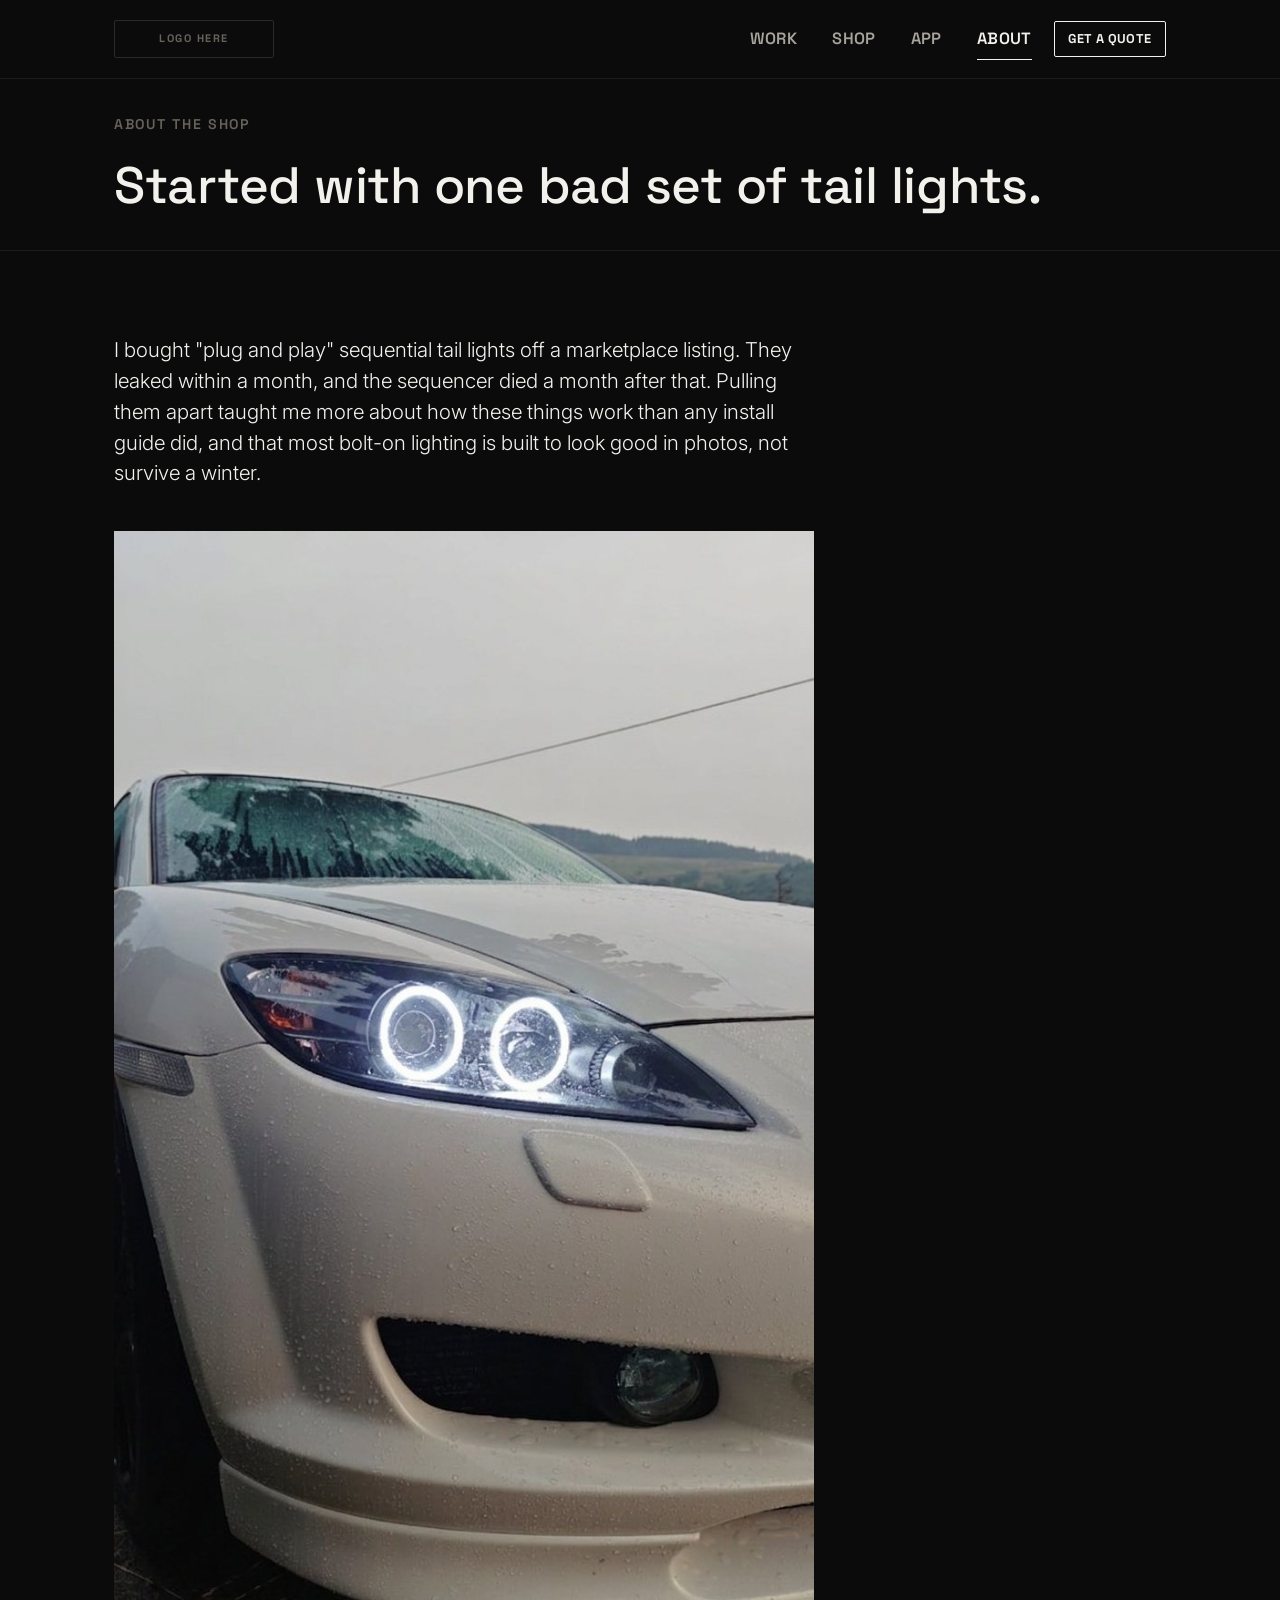
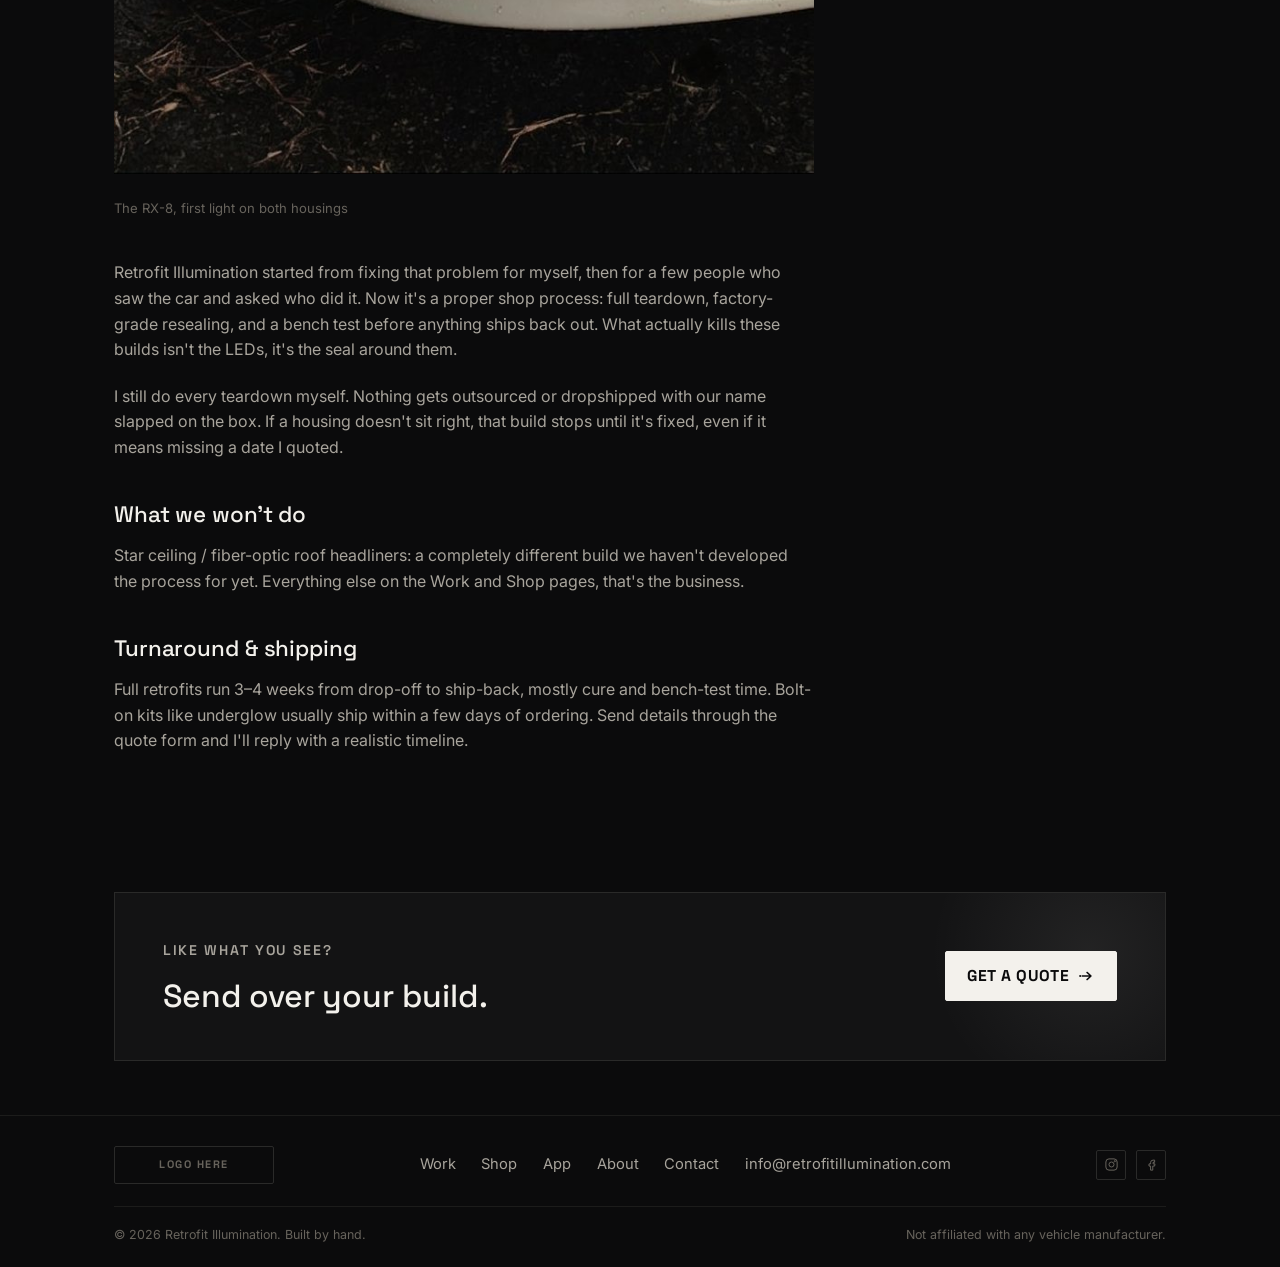
==== about.html @ 1ac8de16 "Remove redundant Contact nav link and fix shop search filter Contact and Get a Quote both go to cont" ====
<!doctype html>
<html lang="en">
<head>
<meta charset="UTF-8">
<meta name="viewport" content="width=device-width, initial-scale=1.0">
<title>About | Retrofit Illumination</title>
<meta name="description" content="Why Retrofit Illumination exists, how builds get done, and what to expect when you send us your lights.">
<link rel="icon" href="assets/favicon.svg" type="image/svg+xml">
<link rel="stylesheet" href="css/style.css">
</head>
<body>

<nav class="site-nav">
  <div class="wrap">
    <a href="index.html" class="brand">
      <span class="logo-slot">Logo Here</span>
    </a>
    <div class="nav-cta">
      <div class="nav-links">
        <a href="work.html">Work</a>
        <a href="shop.html">Shop</a>
        <a href="app.html">App</a>
        <a href="about.html" class="is-active">About</a>
      </div>
      <a href="contact.html" class="btn small">Get a Quote</a>
        <button type="button" class="menu-toggle" aria-label="Menu" aria-expanded="false">
          <span class="beams"><span></span><span></span><span></span></span>
        </button>
    </div>
  </div>
  <div class="mobile-menu">
    <div class="wrap">
      <ul>
        <li><a href="work.html">Work</a></li>
        <li><a href="shop.html">Shop</a></li>
        <li><a href="app.html">App</a></li>
        <li><a href="about.html">About</a></li>
      </ul>
    </div>
  </div>
</nav>

<header class="page-head">
  <div class="wrap">
    <span class="kicker">About the Shop</span>
    <h1>Started with one bad set of tail lights.</h1>
  </div>
</header>

<section>
  <div class="wrap">
    <div class="article">
      <p class="lede">I bought "plug and play" sequential tail lights off a marketplace listing. They leaked within a month, and the sequencer died a month after that. Pulling them apart taught me more about how these things work than any install guide did, and that most bolt-on lighting is built to look good in photos, not survive a winter.</p>

      <figure>
        <img src="assets/work/rx8-driverside-closeup.jpg" alt="RX-8 halo headlight lit up outdoors">
      </figure>
      <div class="photo-cap" style="margin-top:-2rem; margin-bottom:2.6rem;">
        <span>The RX-8, first light on both housings</span>
      </div>

      <p>Retrofit Illumination started from fixing that problem for myself, then for a few people who saw the car and asked who did it. Now it's a proper shop process: full teardown, factory-grade resealing, and a bench test before anything ships back out. What actually kills these builds isn't the LEDs, it's the seal around them.</p>

      <p>I still do every teardown myself. Nothing gets outsourced or dropshipped with our name slapped on the box. If a housing doesn't sit right, that build stops until it's fixed, even if it means missing a date I quoted.</p>

      <h2>What we won't do</h2>
      <p>Star ceiling / fiber-optic roof headliners: a completely different build we haven't developed the process for yet. Everything else on the Work and Shop pages, that's the business.</p>

      <h2>Turnaround &amp; shipping</h2>
      <p>Full retrofits run 3–4 weeks from drop-off to ship-back, mostly cure and bench-test time. Bolt-on kits like underglow usually ship within a few days of ordering. Send details through the quote form and I'll reply with a realistic timeline.</p>
    </div>
  </div>
</section>

<section class="tight">
  <div class="wrap">
    <div class="cta-band">
      <div>
        <span class="kicker">Like what you see?</span>
        <h2>Send over your build.</h2>
      </div>
      <a href="contact.html" class="btn btn-fill">Get a Quote <svg class="icon-beam" viewBox="0 0 20 12" width="16" height="10" fill="none" stroke="currentColor" stroke-width="1.8" stroke-linecap="round" stroke-linejoin="round" aria-hidden="true"><circle cx="1.5" cy="6" r="1.3" fill="currentColor" stroke="none"/><path d="M4 6h11M10 1.5l5 4.5-5 4.5"/></svg></a>
    </div>
  </div>
</section>

<footer>
  <div class="wrap">
    <div class="foot-top">
      <div class="foot-brand">
        <div class="brand">
          <span class="logo-slot">Logo Here</span>
        </div>
      </div>
      <nav class="foot-nav">
        <a href="work.html">Work</a>
        <a href="shop.html">Shop</a>
        <a href="app.html">App</a>
        <a href="about.html">About</a>
        <a href="contact.html">Contact</a>
        <a href="mailto:info@retrofitillumination.com">info@retrofitillumination.com</a>
      </nav>
      <div class="foot-social">
        <a href="#" aria-label="Instagram" title="Instagram (coming soon)">
          <svg viewBox="0 0 24 24" fill="none" stroke="currentColor" stroke-width="1.6"><rect x="3" y="3" width="18" height="18" rx="5"/><circle cx="12" cy="12" r="4"/><circle cx="17.3" cy="6.7" r="1"/></svg>
        </a>
        <a href="#" aria-label="Facebook" title="Facebook (coming soon)">
          <svg viewBox="0 0 24 24" fill="none" stroke="currentColor" stroke-width="1.6"><path d="M14.5 8.5H17V5h-2.5A4 4 0 0 0 10.5 9v2H8v3.5h2.5V21h3.5v-6.5H17l.6-3.5h-3.1V9c0-.4.3-.5.6-.5z"/></svg>
        </a>
      </div>
    </div>
    <div class="foot-bottom">
      <span>© 2026 Retrofit Illumination. Built by hand.</span>
      <span>Not affiliated with any vehicle manufacturer.</span>
    </div>
  </div>
</footer>

<script src="js/main.js"></script>
</body>
</html>
---- css/style.css ----
/* ============================================================
   Retrofit Illumination: house style
   Editorial, monochrome, dark. Typography and photography carry it.
   ============================================================ */

@import url('https://fonts.googleapis.com/css2?family=Space+Grotesk:wght@500;600;700&family=Inter:wght@300;400;500;600;700;800&display=swap');

:root{
  --bg:        #0b0b0c;
  --bg-alt:    #141517;
  --panel:     #131314;
  --line:      #2a2a29;
  --line-soft: #1c1c1b;
  --ink:       #f3f1ec;
  --ink-dim:   #a8a49c;
  --ink-faint: #67635c;

  --font: 'Inter', -apple-system, BlinkMacSystemFont, 'Segoe UI', Helvetica, Arial, sans-serif;
  --font-head: 'Space Grotesk', 'Inter', -apple-system, BlinkMacSystemFont, sans-serif;

  --max: 1180px;
  --edge: clamp(20px, 5vw, 64px);
}

*, *::before, *::after{ box-sizing: border-box; -webkit-tap-highlight-color: transparent !important; }
html{ scroll-behavior: smooth; -webkit-tap-highlight-color: transparent !important; }
body{
  margin:0;
  background: var(--bg);
  color: var(--ink);
  font-family: var(--font);
  font-size: 16px;
  line-height: 1.6;
  -webkit-font-smoothing: antialiased;
  -webkit-tap-highlight-color: transparent !important;
}

img{ max-width:100%; display:block; }
a{ color:inherit; text-decoration:none; outline:none; }
a:focus, button:focus, input:focus, select:focus, textarea:focus{ outline: none; }
ul{ margin:0; padding:0; list-style:none; }
h1,h2,h3,h4{ font-family: var(--font-head); font-weight:600; margin:0; letter-spacing:-.005em; line-height:1.12; }
p{ margin:0; }

.wrap{ max-width: var(--max); margin: 0 auto; padding-left: var(--edge); padding-right: var(--edge); }

::selection{ background: rgba(255,255,255,.25); color: var(--ink); }
::-moz-selection{ background: rgba(255,255,255,.25); color: var(--ink); }

/* ---------- utility text ---------- */
.kicker{
  font-family: var(--font-head);
  font-weight: 600;
  font-size: .88rem;
  letter-spacing: .12em;
  text-transform: uppercase;
  color: var(--ink-faint);
}
.lede{ color: var(--ink-dim); font-size: 1.05rem; max-width: 58ch; font-weight:400; }

p a{ text-decoration: underline; text-underline-offset: 3px; color: var(--ink); }
p a:hover{ color: var(--ink-dim); }

/* ---------- nav ---------- */
.site-nav{
  position: sticky; top:0; z-index: 500;
  background: transparent;
  border-bottom: 1px solid transparent;
  transition: background .25s ease, border-color .25s ease, backdrop-filter .25s ease;
}
.site-nav.scrolled{
  background: rgba(11,11,12,.78);
  backdrop-filter: blur(14px);
  -webkit-backdrop-filter: blur(14px);
  border-bottom-color: var(--line-soft);
}
.site-nav > .wrap{
  display:flex; align-items:center; justify-content:space-between;
  height: 78px;
}
.brand{ display:flex; align-items:center; gap:.85rem; }
.logo-slot{
  height: 38px; min-width: 160px;
  padding: 0 16px;
  border: 1px solid var(--line);
  border-radius: 2px;
  display:flex; align-items:center; justify-content:center;
  font-family: var(--font-head);
  font-size: .68rem; font-weight:700; letter-spacing:.14em;
  color: var(--ink-faint); text-transform:uppercase;
  flex-shrink:0;
}
.nav-links{ display:flex; align-items:center; gap:2.2rem; }
.nav-links a{
  font-family: var(--font-head);
  font-weight: 600;
  font-size: 1.02rem;
  letter-spacing: .02em;
  text-transform: uppercase;
  color: var(--ink-dim);
  position: relative;
  padding: .3rem 0;
}
.nav-links a:hover{ color: var(--ink); }
.nav-links a.is-active{ color: var(--ink); }
.nav-links a.is-active::after{
  content:"";
  position:absolute; left:0; right:0; bottom:-3px; height:1px;
  background: var(--ink);
}

.btn{
  font-family: var(--font-head);
  font-weight: 700;
  font-size: .98rem;
  letter-spacing: .03em;
  text-transform: uppercase;
  padding: .75em 1.35em;
  border: 1px solid var(--ink);
  border-radius: 2px;
  color: var(--ink);
  background: transparent;
  display:inline-flex;
  align-items:center;
  gap:.6em;
  transition: background .15s ease, color .15s ease;
  cursor:pointer;
}
.btn:hover{ background: var(--ink); color: var(--bg); }
.btn.btn-fill{ background: var(--ink); color: var(--bg); }
.btn.btn-fill:hover{ background: transparent; color: var(--ink); }
.btn.small{ padding:.55em 1.05em; font-size:.8rem; }

.icon-beam{ flex-shrink:0; transition: transform .15s ease; }
.btn:hover .icon-beam, .link-arrow:hover .icon-beam{ transform: translateX(3px); }

.link-arrow{
  display:inline-flex; align-items:center; gap:.5em;
  font-family: var(--font-head);
  font-weight: 700; font-size: 1.05rem; letter-spacing:.02em; text-transform:uppercase;
  color: var(--ink);
  padding: .78em 0;
  border-bottom: 1px solid transparent;
}
.link-arrow:hover{ border-bottom-color: var(--ink); }

.nav-cta{ display:flex; align-items:center; gap:1.4rem; }

.menu-toggle{
  display:none;
  align-items:center; justify-content:center;
  width: 44px; height: 38px;
  border: 1px solid var(--line);
  border-radius: 2px;
  background: transparent;
  cursor: pointer;
  flex-shrink: 0;
}
.menu-toggle .beams{ position:relative; width:20px; height:14px; }
.menu-toggle .beams span{
  position:absolute; left:0; height:2px; background:var(--ink);
  transition: top .2s ease, width .2s ease, transform .2s ease, opacity .2s ease;
}
.menu-toggle .beams span:nth-child(1){ top:0;   width:13px; }
.menu-toggle .beams span:nth-child(2){ top:6px; width:20px; }
.menu-toggle .beams span:nth-child(3){ top:12px; width:16px; }
.menu-toggle.is-open .beams span:nth-child(1){ top:6px; width:20px; transform:rotate(45deg); }
.menu-toggle.is-open .beams span:nth-child(2){ opacity:0; }
.menu-toggle.is-open .beams span:nth-child(3){ top:6px; width:20px; transform:rotate(-45deg); }

.mobile-menu{
  position: fixed; left:0; right:0; top:78px;
  z-index: 499;
  background: rgba(11,11,12,.97);
  backdrop-filter: blur(14px);
  -webkit-backdrop-filter: blur(14px);
  border-bottom: 1px solid var(--line-soft);
  max-height: 0; overflow: hidden;
  transition: max-height .25s ease;
}
.mobile-menu.is-open{ max-height: calc(100vh - 78px); overflow-y: auto; }
.mobile-menu .wrap{ padding-top:.5rem; padding-bottom:1.6rem; }
.mobile-menu li{ border-bottom: 1px solid var(--line-soft); }
.mobile-menu a{
  display:block; padding: 1rem 0;
  font-family: var(--font-head);
  font-weight: 600; font-size: 1.15rem; letter-spacing:.02em; text-transform:uppercase;
  color: var(--ink-dim);
}
.mobile-menu a.is-active{ color: var(--ink); }

/* ============ HERO ============ */
.hero{ padding: 34px 0 0; border-bottom: 1px solid var(--line-soft); }
.hero-copy{ padding-bottom: 3rem; max-width: 760px; margin-left: 0; margin-right: auto; }
.hero-copy .kicker{ margin-bottom: 1.2rem; }
.hero h1{
  font-weight: 500;
  font-size: clamp(2.4rem, 5vw, 4.2rem);
  line-height: 1.06;
  margin-bottom: .7em;
}
.hero h1 em{ font-style: normal; font-weight: 700; }
.hero-actions{ display:flex; gap: 1rem; margin-top: 2rem; flex-wrap:wrap; }

.hero-photo{ position:relative; border: 1px solid var(--line); overflow:hidden; }
.hero-photo img{ width:100%; height:100%; aspect-ratio: 16/9; object-fit:cover; object-position: center 30%; }
.hero-photo .placeholder-img{ aspect-ratio: 16/9; }
@media (max-width: 640px){
  .hero-photo img, .hero-photo .placeholder-img{ aspect-ratio: 4/3; }
}
.hero-media{ padding-bottom: 2.4rem; }
.photo-cap{
  display:flex; justify-content:space-between; gap:1rem; flex-wrap:wrap;
  font-size: .82rem; color: var(--ink-faint);
  padding-top: .9rem;
}

/* ============ SECTIONS ============ */
section{ padding: 84px 0; }
section.tight{ padding: 54px 0; }

.cta-band{
  border: 1px solid var(--line);
  background: var(--panel);
  padding: clamp(1.8rem, 4vw, 2.8rem) clamp(1.6rem, 4vw, 3rem);
  display:flex; justify-content:space-between; align-items:center; gap:1.6rem; flex-wrap:wrap;
  position: relative;
  overflow: hidden;
}
.cta-band::before{
  content:"";
  position:absolute; top:-60%; right:-8%; width:320px; height:320px;
  background: radial-gradient(circle, rgba(243,241,236,.07), transparent 70%);
  pointer-events:none;
}
.cta-band .kicker{ color: var(--ink-dim); position:relative; }
.cta-band h2{ font-size: clamp(1.5rem, 3vw, 2rem); font-weight:500; margin-top:.5em; position:relative; }
.cta-band .btn{ position:relative; }
.sec-head{ margin-bottom: 3rem; max-width: 640px; }
.sec-head .kicker{ margin-bottom: 1rem; }
.sec-head h2{ font-weight:500; font-size: clamp(1.7rem, 3vw, 2.5rem); margin-top:.3em; }
.sec-head .lede{ margin-top:.7em; }
.sec-head-row{
  display:flex; justify-content:space-between; align-items:flex-end;
  gap: 2rem; margin-bottom: 3rem; flex-wrap:wrap;
}

.alt{ background: var(--bg-alt); border-top:1px solid var(--line); border-bottom:1px solid var(--line); }

/* ---------- index list (services / process / shop teaser) ---------- */
.index-list{ border-top: 1px solid var(--line-soft); }
.index-row{
  display:grid; grid-template-columns: 90px 1fr;
  gap: 1.6rem;
  padding: 2.1rem 0;
  border-bottom: 1px solid var(--line-soft);
  transition: opacity .15s ease;
}
.index-row .row-icon{
  color: var(--ink-faint);
  display:flex; align-items:flex-start; justify-content:center;
  padding-top:.15rem;
}
.index-row h3{ font-weight:600; font-size: 1.2rem; line-height: 1.2; margin-bottom:.5rem; }
.index-row p{ color: var(--ink-dim); font-size: .95rem; max-width: 62ch; }
.index-row .tags{ display:flex; gap:1rem; margin-top:.9rem; flex-wrap:wrap; }
.index-row .tags span{
  font-size: .78rem; color: var(--ink-faint);
}
.index-row .tags span:not(:last-child)::after{ content:"·"; margin-left:1rem; color:var(--line); }

/* ---------- process (4 across, hairline separated) ---------- */
.process{
  display:grid; grid-template-columns: repeat(4, 1fr);
  border-top: 1px solid var(--line-soft);
  border-left: 1px solid var(--line-soft);
}
.process li{ padding: 2rem 1.6rem; border-right: 1px solid var(--line-soft); }
.process .step-num{ font-family: var(--font-head); font-weight:600; font-size:1.6rem; color:var(--ink-faint); display:block; margin-bottom:1rem; }
.process h4{ font-weight:600; font-size: 1rem; margin-bottom:.6rem; }
.process p{ font-size:.88rem; color:var(--ink-dim); }

/* ---------- photo grid (homepage featured work) ---------- */
.photo-grid{ display:grid; grid-template-columns: 1fr 1fr; gap: 1px; background: var(--line-soft); border: 1px solid var(--line-soft); }
.photo-grid figure{ margin:0; background: var(--bg); display:flex; flex-direction:column; }
.photo-grid img{ width:100%; aspect-ratio: 4/3; object-fit:cover; object-position: center center; }
.photo-grid img.obj-headlight{ object-position: center 30%; }
.photo-grid figcaption{ padding: 1rem 1.2rem; font-size:.85rem; color: var(--ink-faint); }
.photo-grid figcaption strong{ color: var(--ink-dim); font-weight:600; display:block; margin-bottom:.2rem; }

/* ---------- placeholder image block ---------- */
.placeholder-img{
  border: 1px solid var(--line);
  background: var(--panel);
  display:flex; align-items:center; justify-content:center;
  aspect-ratio: 4/3;
  position:relative;
}
.placeholder-img .ph-label{
  font-weight:600; font-size:.76rem; letter-spacing:.1em; text-transform:uppercase;
  color: var(--ink-faint);
  text-align:center;
}
.placeholder-img svg{ width:26px; height:26px; margin: 0 auto .8rem; display:block; opacity:.5; }

/* ---------- feature row (work builds / shop products) ---------- */
.feature-row{
  display:grid; grid-template-columns: 1fr 1fr; gap: 3rem;
  padding: 3.4rem 0; border-bottom: 1px solid var(--line-soft);
  align-items:center;
}
.feature-row:nth-child(even) .feature-media{ order:2; }
.feature-media img, .feature-media .placeholder-img{ width:100%; aspect-ratio: 4/3; object-fit:cover; }
.feature-media .gallery3{ display:grid; grid-template-columns: 1fr 1fr; gap: 2px; }
.feature-media .gallery3 img:first-child{ grid-row: 1 / 3; height:100%; aspect-ratio:auto; object-fit:cover; }
.feature-media .gallery3 img{ aspect-ratio:1/1; object-fit:cover; }
.feature-copy .kicker{ margin-bottom: .9rem; }
.feature-copy h3{ font-weight:500; font-size: 1.6rem; margin-bottom: .8rem; }
.feature-copy p{ color: var(--ink-dim); margin-bottom: 1rem; font-size:.97rem; }
.feature-copy .spec-line{ margin-top:1.2rem; font-size:.86rem; color:var(--ink-faint); }
.feature-copy .spec-line span:not(:last-child)::after{ content:"·"; margin-left:.9rem; margin-right:.9rem; color:var(--line); }

/* ---------- shop search ---------- */
.shop-search{
  display:flex; align-items:center; gap:.7rem;
  border:1px solid var(--line); background:var(--panel);
  padding:.75em 1em; max-width: 420px;
  margin-top: 1.8rem;
}
.shop-search svg{ flex-shrink:0; color:var(--ink-faint); }
.shop-search input{
  border:none; background:transparent; outline:none; color:var(--ink);
  font-family:var(--font); font-size:.95rem; width:100%;
}
.shop-search input::placeholder{ color:var(--ink-faint); }

/* ---------- shop product row ---------- */
.prod-row{
  display:grid; grid-template-columns: 220px 1fr auto; gap: 1.8rem; align-items:center;
  padding: 1.8rem 0; border-bottom: 1px solid var(--line-soft);
}
.prod-row[hidden]{ display:none; }
.prod-row .placeholder-img{ aspect-ratio: 4/3; }
.prod-row h3{ font-weight:600; font-size: 1.08rem; margin-bottom:.4rem; }
.prod-row p{ color: var(--ink-dim); font-size:.9rem; max-width:48ch; }
.prod-cta{ display:flex; flex-direction:column; align-items:flex-end; gap:.7rem; }
.prod-row .price{ font-family: var(--font-head); font-weight:700; font-size:1.2rem; text-align:right; white-space:nowrap; }
.prod-row .price small{ display:block; color:var(--ink-faint); font-weight:500; font-size:.72rem; }

/* ---------- faq ---------- */
.faq-item{ border-bottom: 1px solid var(--line-soft); padding: 1.5rem 0; }
.faq-item h4{
  font-size: 1rem; font-weight: 600;
  display:flex; justify-content:space-between; align-items:center;
  cursor:pointer;
}
.faq-item h4::after{ content:"+"; font-weight:300; color: var(--ink-faint); font-size: 1.4rem; line-height:1; }
.faq-item.open h4::after{ content:"–"; }
.faq-item p{
  color: var(--ink-dim); font-size: .93rem; max-width: 62ch;
  margin-top: 0; max-height:0; overflow:hidden;
  transition: max-height .25s ease, margin-top .25s ease;
}
.faq-item.open p{ margin-top: .9rem; max-height: 240px; }

/* ---------- quote / contact ---------- */
.field{ display:flex; flex-direction:column; gap:.5rem; margin-bottom: 1.6rem; }
.field-row{ display:grid; grid-template-columns: 1fr 1fr; gap: 1.6rem; margin-bottom: 1.6rem; }
.field-row .field{ margin-bottom: 0; }
.field label{ font-weight: 600; font-size: .8rem; color: var(--ink-dim); }
.field input, .field select, .field textarea{
  background: var(--bg);
  border: 1px solid var(--line);
  border-radius: 4px;
  color: var(--ink);
  padding: .85em .9em;
  font-family: var(--font);
  font-size: 1rem;
}
.field input::placeholder, .field textarea::placeholder{ color: var(--ink-faint); }
.field input:focus, .field select:focus, .field textarea:focus{ outline: none; border-color: var(--ink-dim); background: var(--bg-alt); }

.quote-panel{
  border: 1px solid var(--line);
  background: var(--panel);
  padding: clamp(1.6rem, 4vw, 2.4rem);
}

.contact-side{
  border: 1px solid var(--line);
  background: var(--panel);
  padding: .4rem clamp(1.4rem, 3vw, 1.8rem);
}
.contact-side .info-block{ padding: 1.5rem 0; border-bottom: 1px solid var(--line-soft); }
.contact-side .info-block:last-child{ border-bottom: none; }
.contact-side .info-block .kicker{ margin-bottom:.6rem; }
.contact-side .info-block h3{ font-weight:600; font-size:1.02rem; margin-bottom:.4rem; }
.contact-side .info-block p{ color: var(--ink-dim); font-size:.92rem; }

/* ---------- footer ---------- */
footer{ border-top: 1px solid var(--line-soft); padding: 30px 0 22px; }
.foot-top{
  display:flex; justify-content:space-between; align-items:center;
  gap: 1.6rem; flex-wrap:wrap; padding-bottom: 1.4rem;
}
.foot-brand .brand{ }
.foot-nav{ display:flex; align-items:center; gap: 1.6rem; flex-wrap:wrap; }
.foot-nav a{ color: var(--ink-dim); font-size:.92rem; }
.foot-nav a:hover{ color: var(--ink); }
.foot-social{ display:flex; gap: .6rem; }
.foot-social a{
  width: 30px; height: 30px; border: 1px solid var(--line); border-radius: 2px;
  display:flex; align-items:center; justify-content:center;
  color: var(--ink-faint); transition: color .15s ease, border-color .15s ease;
}
.foot-social a:hover{ color: var(--ink); border-color: var(--ink-dim); }
.foot-social svg{ width:15px; height:15px; }
.foot-bottom{
  display:flex; justify-content:space-between; align-items:center;
  padding-top: 1.1rem; border-top: 1px solid var(--line-soft);
  font-size: .78rem; color: var(--ink-faint); flex-wrap:wrap; gap:.6rem;
}

/* ---------- page header ---------- */
.page-head{ padding: 32px 0 36px; border-bottom: 1px solid var(--line-soft); }
.page-head h1{ font-weight:500; font-size: clamp(2rem, 4vw, 3.2rem); margin-top:.4em; }

/* ---------- article (about page) ---------- */
.article{ max-width: 700px; }
.article .lede{ font-weight:300; font-size: 1.28rem; color: var(--ink); line-height:1.5; max-width:none; }
.article p + p{ margin-top: 1.3rem; }
.article p{ color: var(--ink-dim); }
.article h2{ font-weight:500; font-size: 1.4rem; margin: 2.6rem 0 1rem; color: var(--ink); }
.article figure{ margin: 2.6rem 0; }
.article figure img{ width:100%; }

/* ---------- responsive ---------- */
@media (max-width: 900px){
  section > .wrap[style*="grid-template-columns"]{ grid-template-columns: 1fr !important; }
  .process{ grid-template-columns: 1fr 1fr; }
  .photo-grid{ grid-template-columns: 1fr; }
  .feature-row, .feature-row:nth-child(even) .feature-media{ grid-template-columns: 1fr; order:0; }
  .feature-row{ grid-template-columns: 1fr; gap: 1.4rem; padding: 2.2rem 0; }
  .prod-row{ grid-template-columns: 140px 1fr; }
  .prod-cta{ grid-column: 1 / -1; flex-direction:row; justify-content:space-between; align-items:center; margin-top:.5rem; }
  .prod-row .price{ text-align:left; }
}
@media (max-width: 640px){
  .nav-links{ display:none; }
  .nav-cta .btn.small{ display:none; }
  .menu-toggle{ display:flex; }
  .process{ grid-template-columns: 1fr; }
  .process li{ border-bottom: 1px solid var(--line-soft); }
  .field-row{ grid-template-columns: 1fr; }
  .index-row{ grid-template-columns: 50px 1fr; }
  .prod-row{ grid-template-columns: 1fr; }
  .foot-nav{ gap: 1.8rem 2.2rem; }
  .foot-bottom{ flex-direction:column; align-items:flex-start; }
  .hide-mobile{ display:none; }
  .feature-media img, .feature-media .placeholder-img{ aspect-ratio: 3/2; }
  .feature-copy h3{ font-size: 1.35rem; }
  .article .lede{ font-size: 1.08rem; line-height:1.55; }
  .article p{ font-size: .95rem; }
  .article h2{ font-size: 1.2rem; margin-top: 2rem; }
}
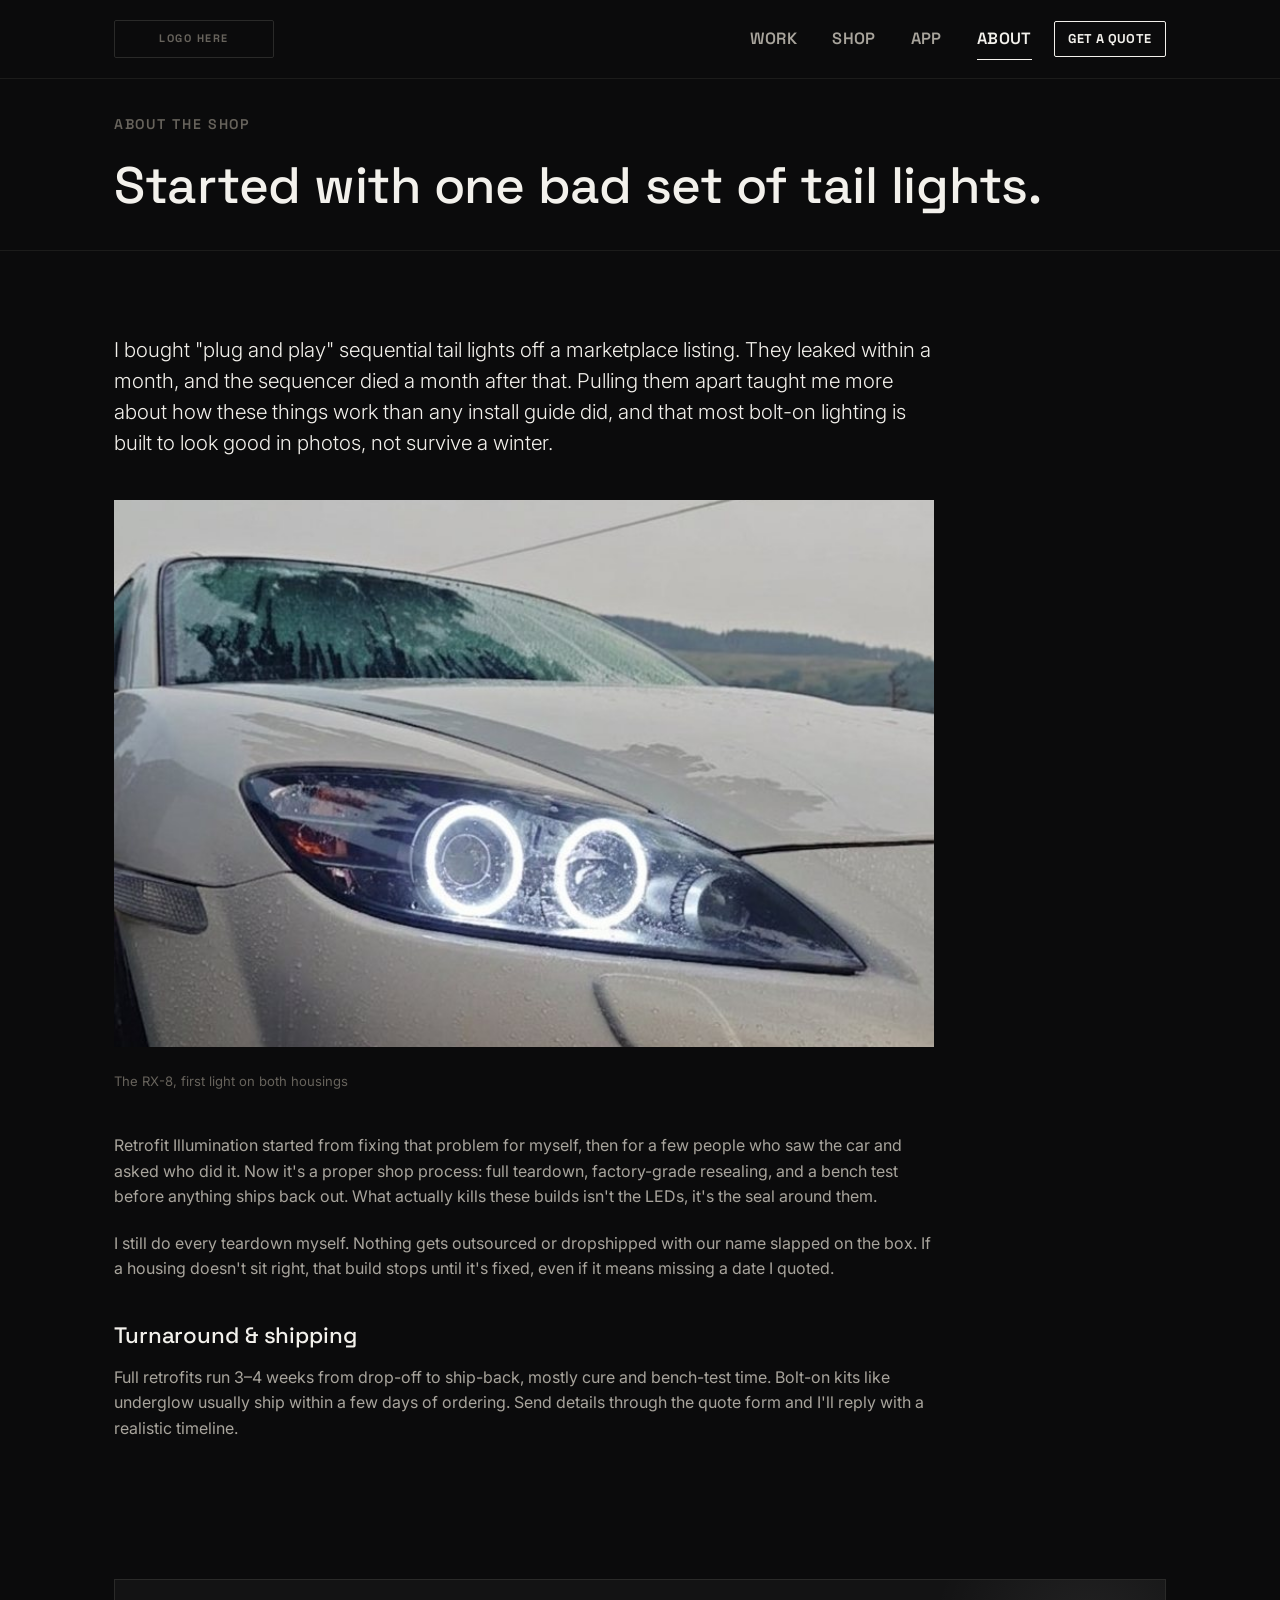
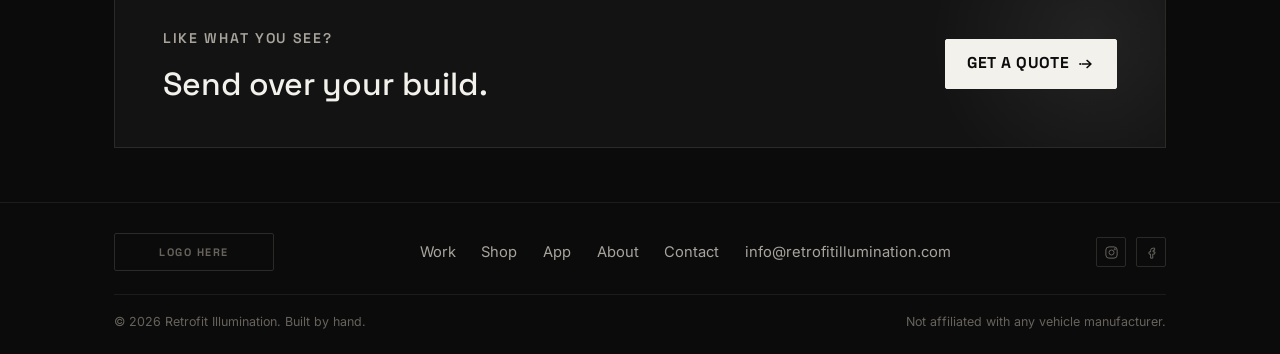
==== commit cf0c142c: "Shrink homepage hero photo, switch shop pricing to GBP, trim about page - Cap the homepage hero phot" ====
--- a/about.html
+++ b/about.html
@@ -63,9 +63,6 @@
 
       <p>I still do every teardown myself. Nothing gets outsourced or dropshipped with our name slapped on the box. If a housing doesn't sit right, that build stops until it's fixed, even if it means missing a date I quoted.</p>
 
-      <h2>What we won't do</h2>
-      <p>Star ceiling / fiber-optic roof headliners: a completely different build we haven't developed the process for yet. Everything else on the Work and Shop pages, that's the business.</p>
-
       <h2>Turnaround &amp; shipping</h2>
       <p>Full retrofits run 3–4 weeks from drop-off to ship-back, mostly cure and bench-test time. Bolt-on kits like underglow usually ship within a few days of ordering. Send details through the quote form and I'll reply with a realistic timeline.</p>
     </div>
--- a/css/style.css
+++ b/css/style.css
@@ -191,20 +191,25 @@
 
 /* ============ HERO ============ */
 .hero{ padding: 34px 0 0; border-bottom: 1px solid var(--line-soft); }
-.hero-copy{ padding-bottom: 3rem; max-width: 760px; margin-left: 0; margin-right: auto; }
+.hero-copy{ padding-bottom: 3rem; }
 .hero-copy .kicker{ margin-bottom: 1.2rem; }
 .hero h1{
   font-weight: 500;
   font-size: clamp(2.4rem, 5vw, 4.2rem);
   line-height: 1.06;
   margin-bottom: .7em;
+  max-width: 760px;
 }
 .hero h1 em{ font-style: normal; font-weight: 700; }
+.hero-copy .lede{ max-width: 760px; }
 .hero-actions{ display:flex; gap: 1rem; margin-top: 2rem; flex-wrap:wrap; }
 
 .hero-photo{ position:relative; border: 1px solid var(--line); overflow:hidden; }
 .hero-photo img{ width:100%; height:100%; aspect-ratio: 16/9; object-fit:cover; object-position: center 30%; }
 .hero-photo .placeholder-img{ aspect-ratio: 16/9; }
+@media (min-width: 901px){
+  .hero-photo{ max-width: 85%; }
+}
 @media (max-width: 640px){
   .hero-photo img, .hero-photo .placeholder-img{ aspect-ratio: 4/3; }
 }
@@ -309,6 +314,7 @@
   padding: 3.4rem 0; border-bottom: 1px solid var(--line-soft);
   align-items:center;
 }
+.feature-row:first-child{ padding-top: 0; }
 .feature-row:nth-child(even) .feature-media{ order:2; }
 .feature-media img, .feature-media .placeholder-img{ width:100%; aspect-ratio: 4/3; object-fit:cover; }
 .feature-media .gallery3{ display:grid; grid-template-columns: 1fr 1fr; gap: 2px; }
@@ -426,13 +432,13 @@
 .page-head h1{ font-weight:500; font-size: clamp(2rem, 4vw, 3.2rem); margin-top:.4em; }
 
 /* ---------- article (about page) ---------- */
-.article{ max-width: 700px; }
+.article{ max-width: 820px; }
 .article .lede{ font-weight:300; font-size: 1.28rem; color: var(--ink); line-height:1.5; max-width:none; }
 .article p + p{ margin-top: 1.3rem; }
 .article p{ color: var(--ink-dim); }
 .article h2{ font-weight:500; font-size: 1.4rem; margin: 2.6rem 0 1rem; color: var(--ink); }
 .article figure{ margin: 2.6rem 0; }
-.article figure img{ width:100%; }
+.article figure img{ width:100%; aspect-ratio: 3/2; object-fit:cover; object-position: center 25%; }
 
 /* ---------- responsive ---------- */
 @media (max-width: 900px){
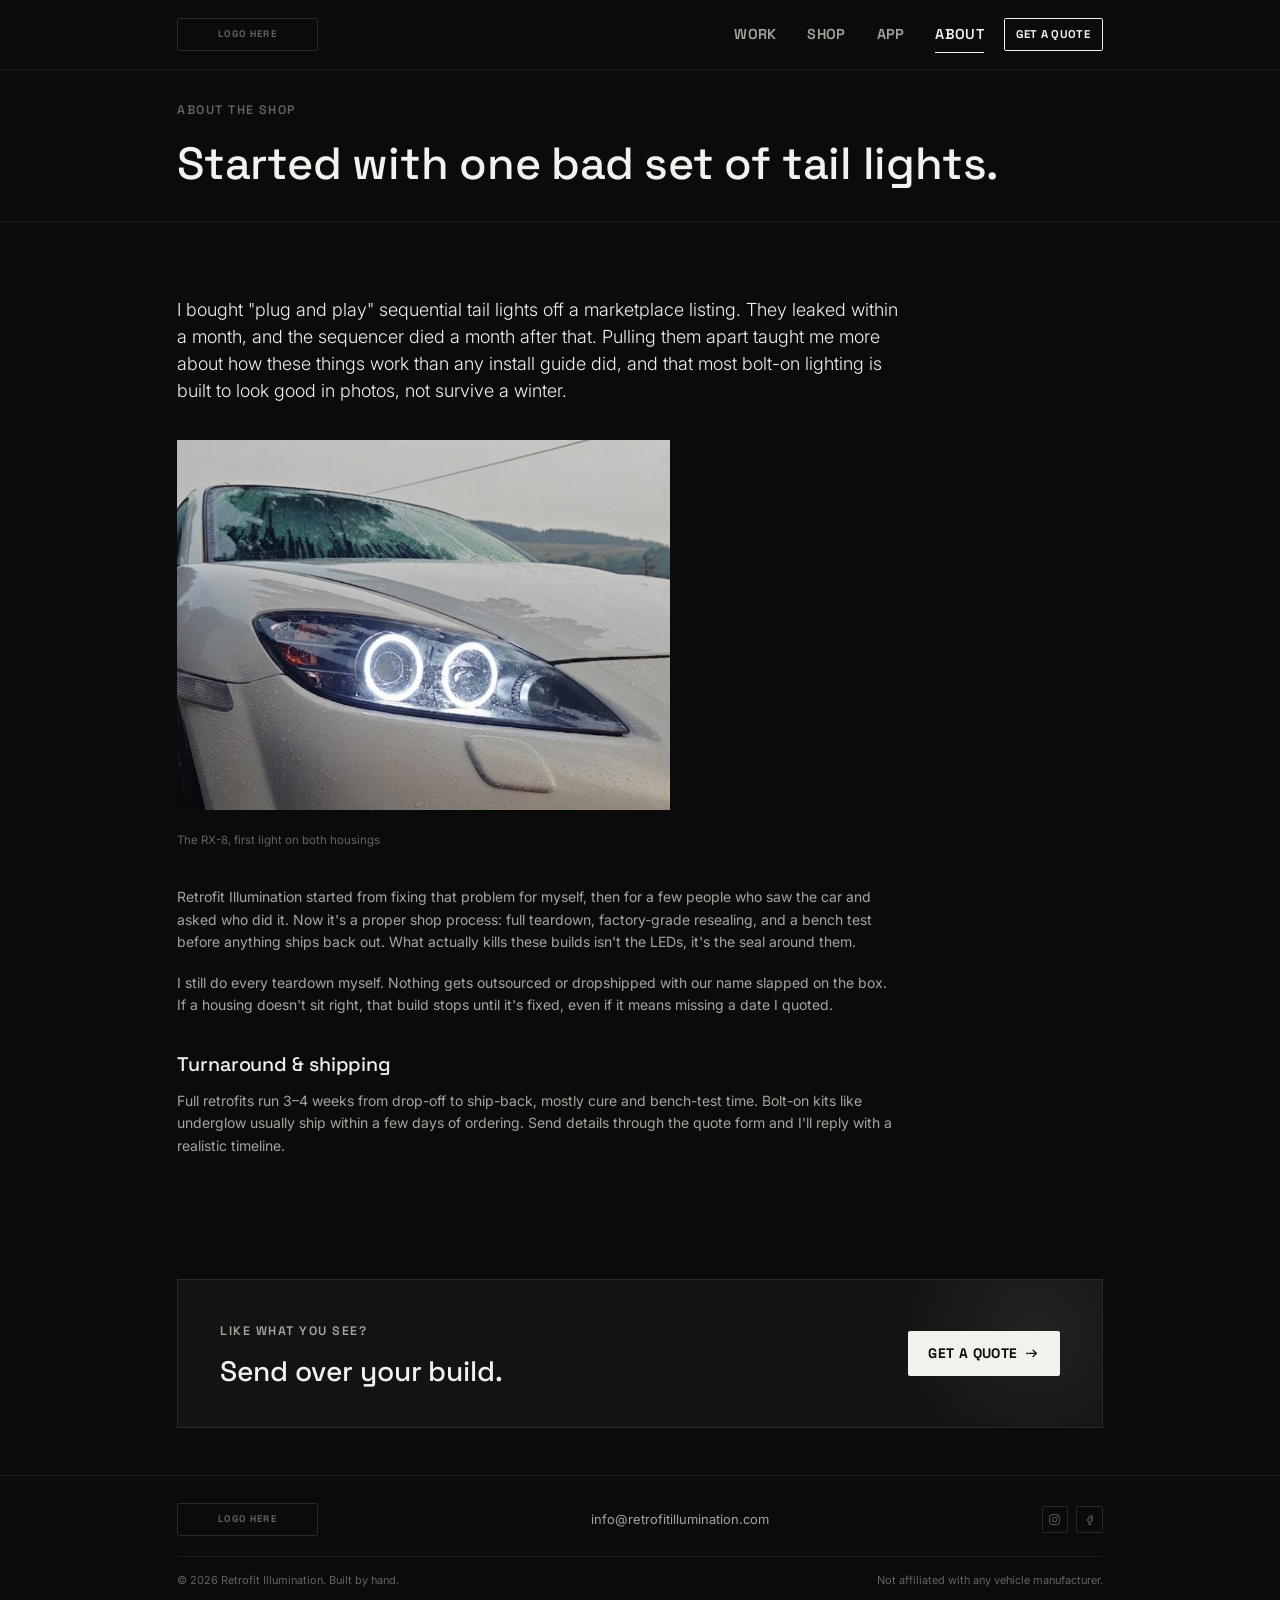
==== commit 434b546d: "Remove page nav links from footer The footer duplicated the header's Work/Shop/App/About/Contact tab" ====
--- a/about.html
+++ b/about.html
@@ -90,11 +90,6 @@
         </div>
       </div>
       <nav class="foot-nav">
-        <a href="work.html">Work</a>
-        <a href="shop.html">Shop</a>
-        <a href="app.html">App</a>
-        <a href="about.html">About</a>
-        <a href="contact.html">Contact</a>
         <a href="mailto:info@retrofitillumination.com">info@retrofitillumination.com</a>
       </nav>
       <div class="foot-social">
--- a/css/style.css
+++ b/css/style.css
@@ -33,6 +33,7 @@
   line-height: 1.6;
   -webkit-font-smoothing: antialiased;
   -webkit-tap-highlight-color: transparent !important;
+  zoom: 0.88;
 }
 
 img{ max-width:100%; display:block; }
@@ -252,6 +253,9 @@
 
 .alt{ background: var(--bg-alt); border-top:1px solid var(--line); border-bottom:1px solid var(--line); }
 
+.shop-section{ padding: 56px 0; }
+.shop-section .sec-head{ margin-bottom: 2rem; }
+
 /* ---------- index list (services / process / shop teaser) ---------- */
 .index-list{ border-top: 1px solid var(--line-soft); }
 .index-row{
@@ -341,17 +345,16 @@
 .shop-search input::placeholder{ color:var(--ink-faint); }
 
 /* ---------- shop product row ---------- */
-.prod-row{
-  display:grid; grid-template-columns: 220px 1fr auto; gap: 1.8rem; align-items:center;
-  padding: 1.8rem 0; border-bottom: 1px solid var(--line-soft);
-}
-.prod-row[hidden]{ display:none; }
-.prod-row .placeholder-img{ aspect-ratio: 4/3; }
-.prod-row h3{ font-weight:600; font-size: 1.08rem; margin-bottom:.4rem; }
-.prod-row p{ color: var(--ink-dim); font-size:.9rem; max-width:48ch; }
-.prod-cta{ display:flex; flex-direction:column; align-items:flex-end; gap:.7rem; }
-.prod-row .price{ font-family: var(--font-head); font-weight:700; font-size:1.2rem; text-align:right; white-space:nowrap; }
-.prod-row .price small{ display:block; color:var(--ink-faint); font-weight:500; font-size:.72rem; }
+.prod-grid{ display:grid; grid-template-columns: repeat(3, 1fr); gap: 1.8rem; }
+.prod-card{ display:flex; flex-direction:column; border: 1px solid var(--line-soft); }
+.prod-card[hidden]{ display:none; }
+.prod-card .placeholder-img{ aspect-ratio: 4/3; margin:0; border:0; border-radius:0; border-bottom: 1px solid var(--line-soft); }
+.prod-card-body{ padding: 1.3rem 1.3rem 0; flex:1; }
+.prod-card-body h3{ font-weight:600; font-size: 1.08rem; margin-bottom:.4rem; }
+.prod-card-body p{ color: var(--ink-dim); font-size:.9rem; }
+.prod-cta{ display:flex; justify-content:space-between; align-items:center; gap:1rem; margin-top:1rem; padding: 1.1rem 1.3rem 1.3rem; }
+.prod-cta .price{ font-family: var(--font-head); font-weight:700; font-size:1.15rem; white-space:nowrap; }
+.prod-cta .price small{ display:block; color:var(--ink-faint); font-weight:500; font-size:.7rem; }
 
 /* ---------- faq ---------- */
 .faq-item{ border-bottom: 1px solid var(--line-soft); padding: 1.5rem 0; }
@@ -438,7 +441,7 @@
 .article p{ color: var(--ink-dim); }
 .article h2{ font-weight:500; font-size: 1.4rem; margin: 2.6rem 0 1rem; color: var(--ink); }
 .article figure{ margin: 2.6rem 0; }
-.article figure img{ width:100%; aspect-ratio: 3/2; object-fit:cover; object-position: center 25%; }
+.article figure img{ width:100%; max-width: 560px; aspect-ratio: 4/3; object-fit:cover; object-position: center 25%; }
 
 /* ---------- responsive ---------- */
 @media (max-width: 900px){
@@ -447,9 +450,7 @@
   .photo-grid{ grid-template-columns: 1fr; }
   .feature-row, .feature-row:nth-child(even) .feature-media{ grid-template-columns: 1fr; order:0; }
   .feature-row{ grid-template-columns: 1fr; gap: 1.4rem; padding: 2.2rem 0; }
-  .prod-row{ grid-template-columns: 140px 1fr; }
-  .prod-cta{ grid-column: 1 / -1; flex-direction:row; justify-content:space-between; align-items:center; margin-top:.5rem; }
-  .prod-row .price{ text-align:left; }
+  .prod-grid{ grid-template-columns: repeat(2, 1fr); }
 }
 @media (max-width: 640px){
   .nav-links{ display:none; }
@@ -459,7 +460,7 @@
   .process li{ border-bottom: 1px solid var(--line-soft); }
   .field-row{ grid-template-columns: 1fr; }
   .index-row{ grid-template-columns: 50px 1fr; }
-  .prod-row{ grid-template-columns: 1fr; }
+  .prod-grid{ grid-template-columns: 1fr; }
   .foot-nav{ gap: 1.8rem 2.2rem; }
   .foot-bottom{ flex-direction:column; align-items:flex-start; }
   .hide-mobile{ display:none; }
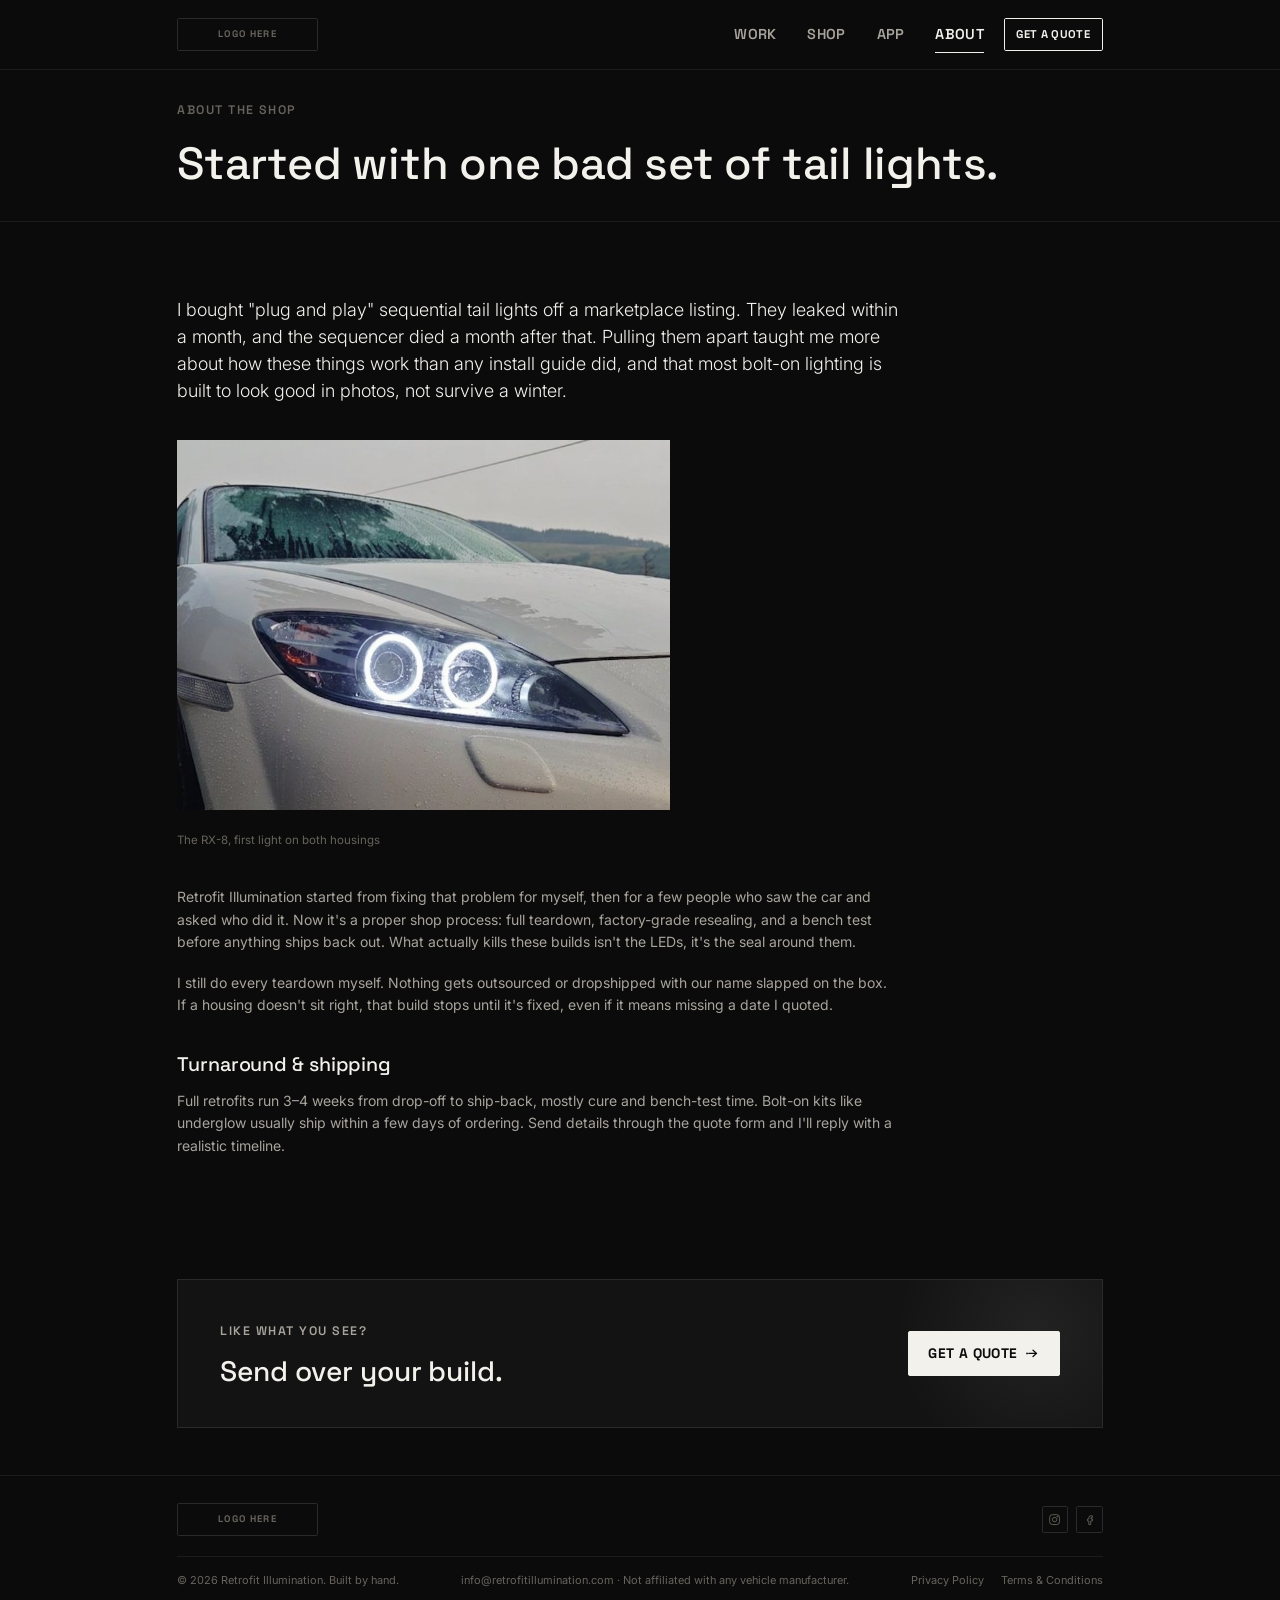
==== commit b3c7e5f9: "Rework footer bottom row: email, disclaimer, and legal links Moved the contact email down into the b" ====
--- a/about.html
+++ b/about.html
@@ -89,9 +89,6 @@
           <span class="logo-slot">Logo Here</span>
         </div>
       </div>
-      <nav class="foot-nav">
-        <a href="mailto:info@retrofitillumination.com">info@retrofitillumination.com</a>
-      </nav>
       <div class="foot-social">
         <a href="#" aria-label="Instagram" title="Instagram (coming soon)">
           <svg viewBox="0 0 24 24" fill="none" stroke="currentColor" stroke-width="1.6"><rect x="3" y="3" width="18" height="18" rx="5"/><circle cx="12" cy="12" r="4"/><circle cx="17.3" cy="6.7" r="1"/></svg>
@@ -103,7 +100,11 @@
     </div>
     <div class="foot-bottom">
       <span>© 2026 Retrofit Illumination. Built by hand.</span>
-      <span>Not affiliated with any vehicle manufacturer.</span>
+      <span><a href="mailto:info@retrofitillumination.com">info@retrofitillumination.com</a> &middot; Not affiliated with any vehicle manufacturer.</span>
+      <nav class="foot-legal">
+        <a href="#" title="Privacy Policy (coming soon)">Privacy Policy</a>
+        <a href="#" title="Terms &amp; Conditions (coming soon)">Terms &amp; Conditions</a>
+      </nav>
     </div>
   </div>
 </footer>
--- a/css/style.css
+++ b/css/style.css
@@ -413,9 +413,6 @@
   gap: 1.6rem; flex-wrap:wrap; padding-bottom: 1.4rem;
 }
 .foot-brand .brand{ }
-.foot-nav{ display:flex; align-items:center; gap: 1.6rem; flex-wrap:wrap; }
-.foot-nav a{ color: var(--ink-dim); font-size:.92rem; }
-.foot-nav a:hover{ color: var(--ink); }
 .foot-social{ display:flex; gap: .6rem; }
 .foot-social a{
   width: 30px; height: 30px; border: 1px solid var(--line); border-radius: 2px;
@@ -427,8 +424,11 @@
 .foot-bottom{
   display:flex; justify-content:space-between; align-items:center;
   padding-top: 1.1rem; border-top: 1px solid var(--line-soft);
-  font-size: .78rem; color: var(--ink-faint); flex-wrap:wrap; gap:.6rem;
-}
+  font-size: .78rem; color: var(--ink-faint); flex-wrap:wrap; gap:.6rem 1.6rem;
+}
+.foot-bottom a{ color: var(--ink-faint); }
+.foot-bottom a:hover{ color: var(--ink); }
+.foot-legal{ display:flex; gap: 1.2rem; flex-wrap:wrap; }
 
 /* ---------- page header ---------- */
 .page-head{ padding: 32px 0 36px; border-bottom: 1px solid var(--line-soft); }
@@ -461,7 +461,6 @@
   .field-row{ grid-template-columns: 1fr; }
   .index-row{ grid-template-columns: 50px 1fr; }
   .prod-grid{ grid-template-columns: 1fr; }
-  .foot-nav{ gap: 1.8rem 2.2rem; }
   .foot-bottom{ flex-direction:column; align-items:flex-start; }
   .hide-mobile{ display:none; }
   .feature-media img, .feature-media .placeholder-img{ aspect-ratio: 3/2; }
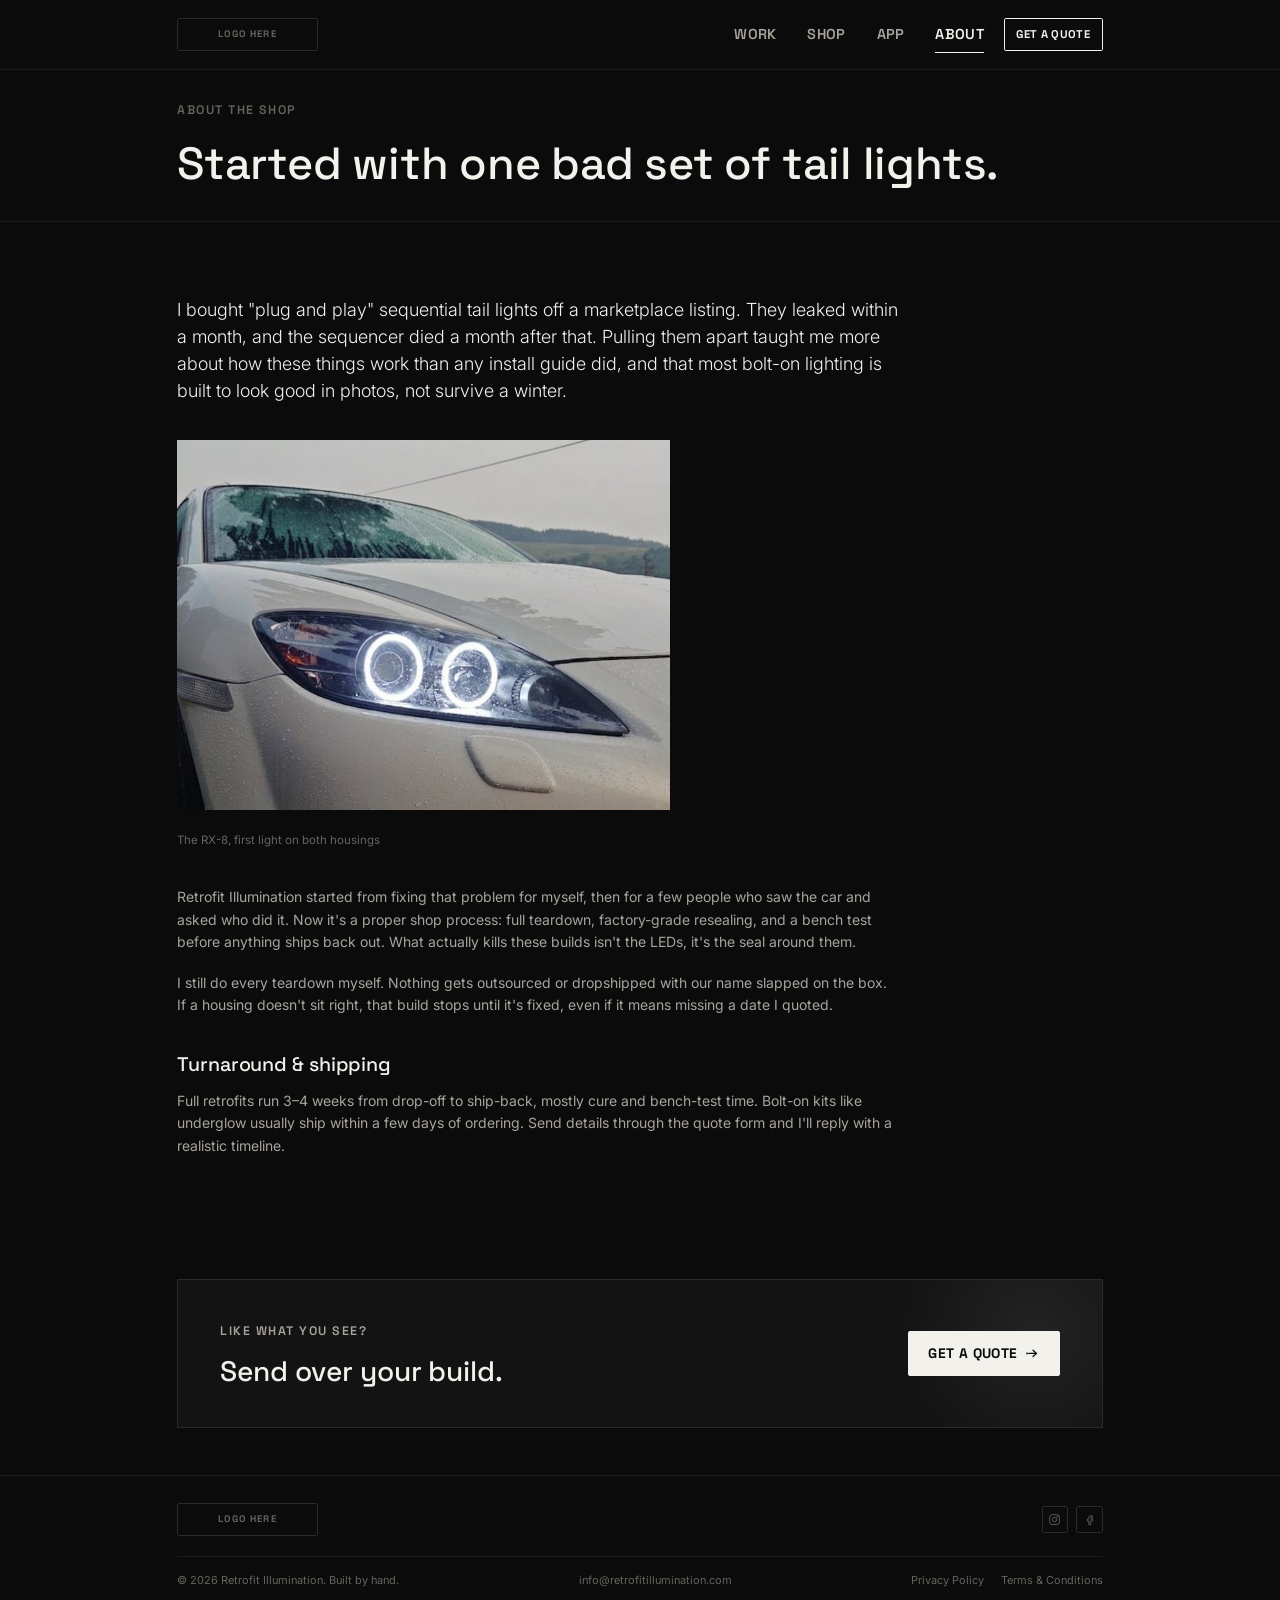
==== commit 659e50c5: "Remove manufacturer affiliation disclaimer from footer Not a mandatory legal requirement (a nice-to-" ====
--- a/about.html
+++ b/about.html
@@ -100,7 +100,7 @@
     </div>
     <div class="foot-bottom">
       <span>© 2026 Retrofit Illumination. Built by hand.</span>
-      <span><a href="mailto:info@retrofitillumination.com">info@retrofitillumination.com</a> &middot; Not affiliated with any vehicle manufacturer.</span>
+      <span><a href="mailto:info@retrofitillumination.com">info@retrofitillumination.com</a></span>
       <nav class="foot-legal">
         <a href="#" title="Privacy Policy (coming soon)">Privacy Policy</a>
         <a href="#" title="Terms &amp; Conditions (coming soon)">Terms &amp; Conditions</a>
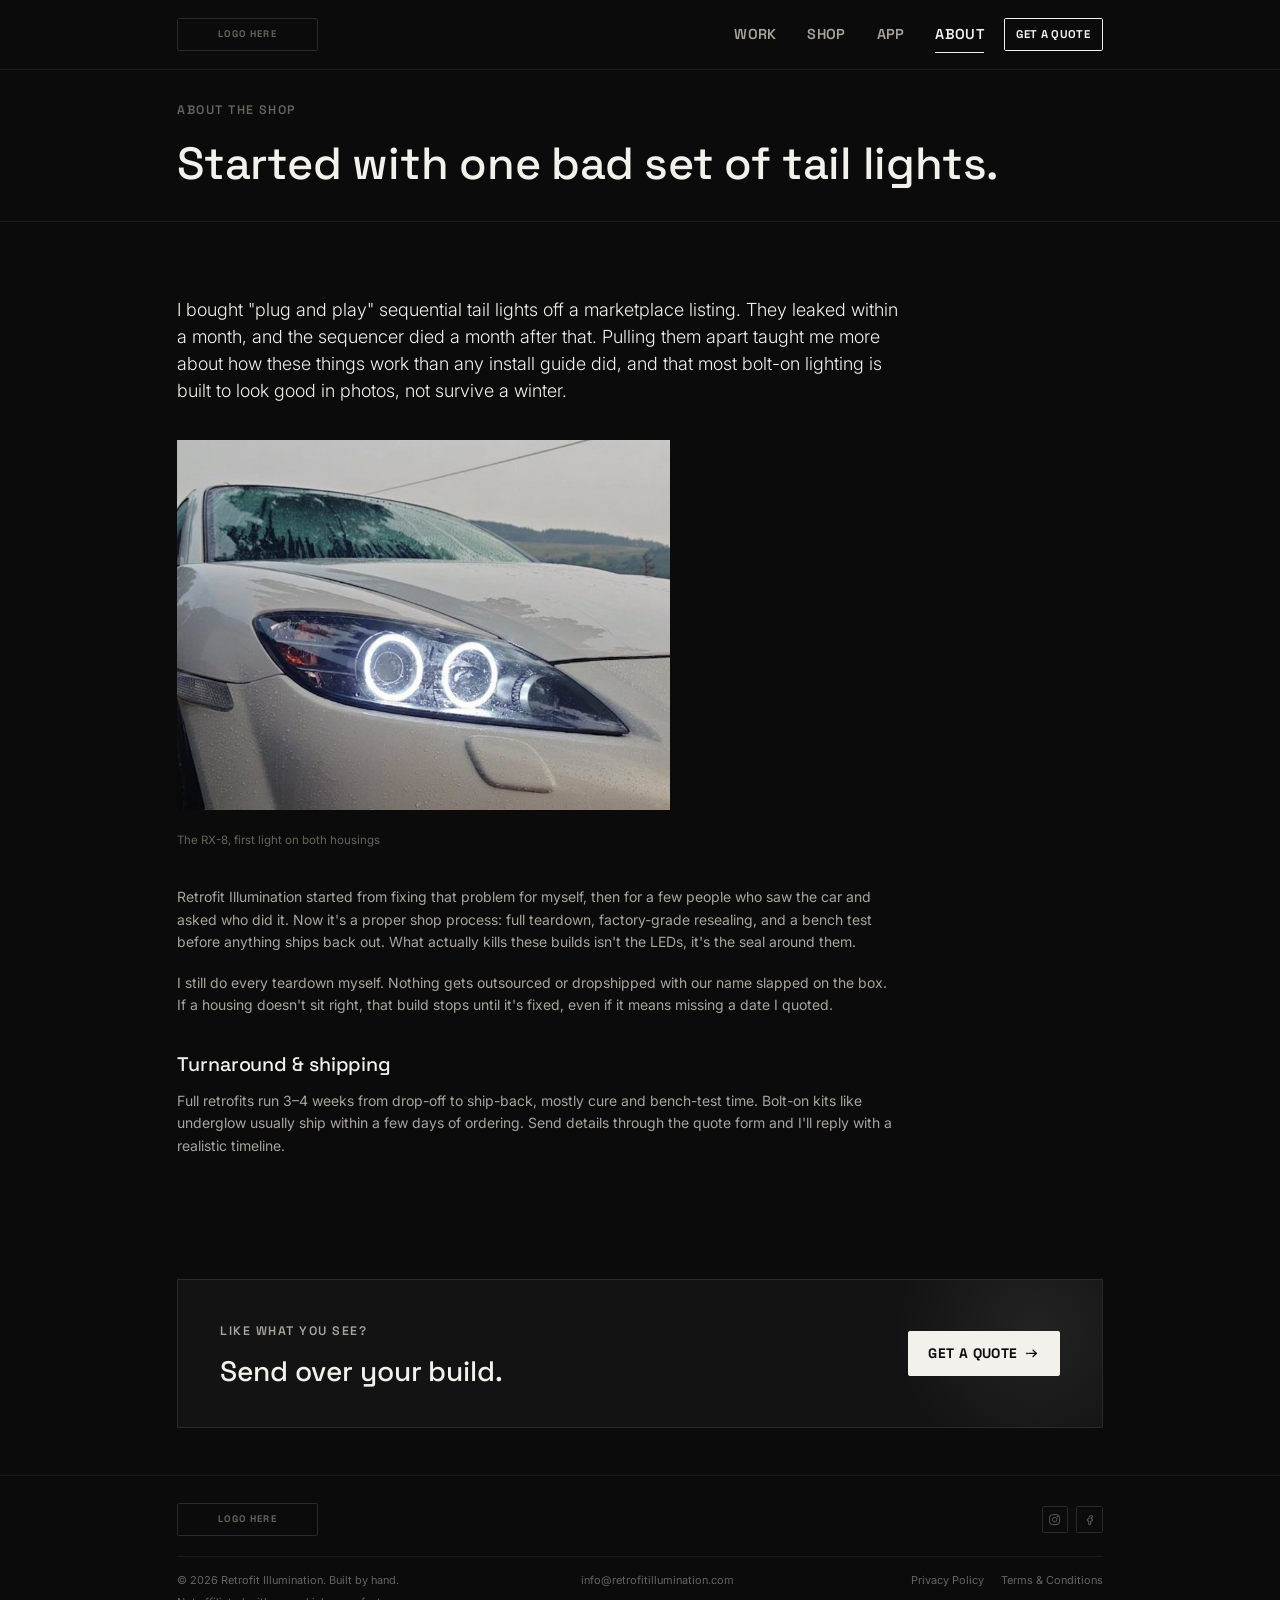
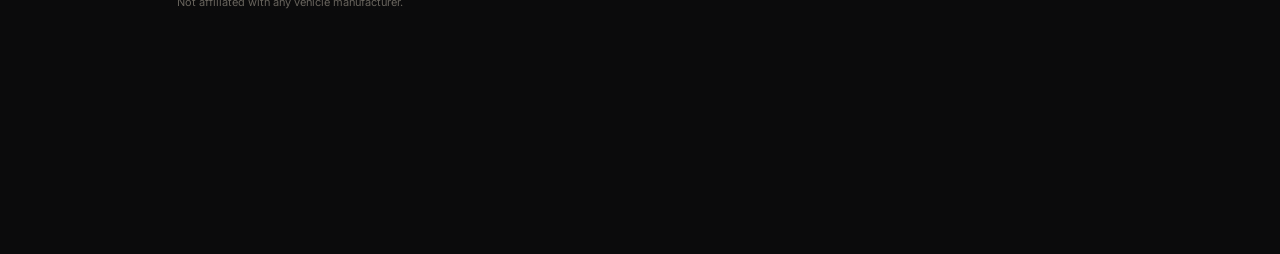
==== commit 0c2d6c19: "Restore manufacturer disclaimer, stacked under the copyright line Instead of sharing a line with the" ====
--- a/about.html
+++ b/about.html
@@ -99,7 +99,10 @@
       </div>
     </div>
     <div class="foot-bottom">
-      <span>© 2026 Retrofit Illumination. Built by hand.</span>
+      <div class="foot-copy">
+        <span>© 2026 Retrofit Illumination. Built by hand.</span>
+        <span>Not affiliated with any vehicle manufacturer.</span>
+      </div>
       <span><a href="mailto:info@retrofitillumination.com">info@retrofitillumination.com</a></span>
       <nav class="foot-legal">
         <a href="#" title="Privacy Policy (coming soon)">Privacy Policy</a>
--- a/css/style.css
+++ b/css/style.css
@@ -422,12 +422,13 @@
 .foot-social a:hover{ color: var(--ink); border-color: var(--ink-dim); }
 .foot-social svg{ width:15px; height:15px; }
 .foot-bottom{
-  display:flex; justify-content:space-between; align-items:center;
+  display:flex; justify-content:space-between; align-items:flex-start;
   padding-top: 1.1rem; border-top: 1px solid var(--line-soft);
   font-size: .78rem; color: var(--ink-faint); flex-wrap:wrap; gap:.6rem 1.6rem;
 }
 .foot-bottom a{ color: var(--ink-faint); }
 .foot-bottom a:hover{ color: var(--ink); }
+.foot-copy{ display:flex; flex-direction:column; gap:.3rem; }
 .foot-legal{ display:flex; gap: 1.2rem; flex-wrap:wrap; }
 
 /* ---------- page header ---------- */
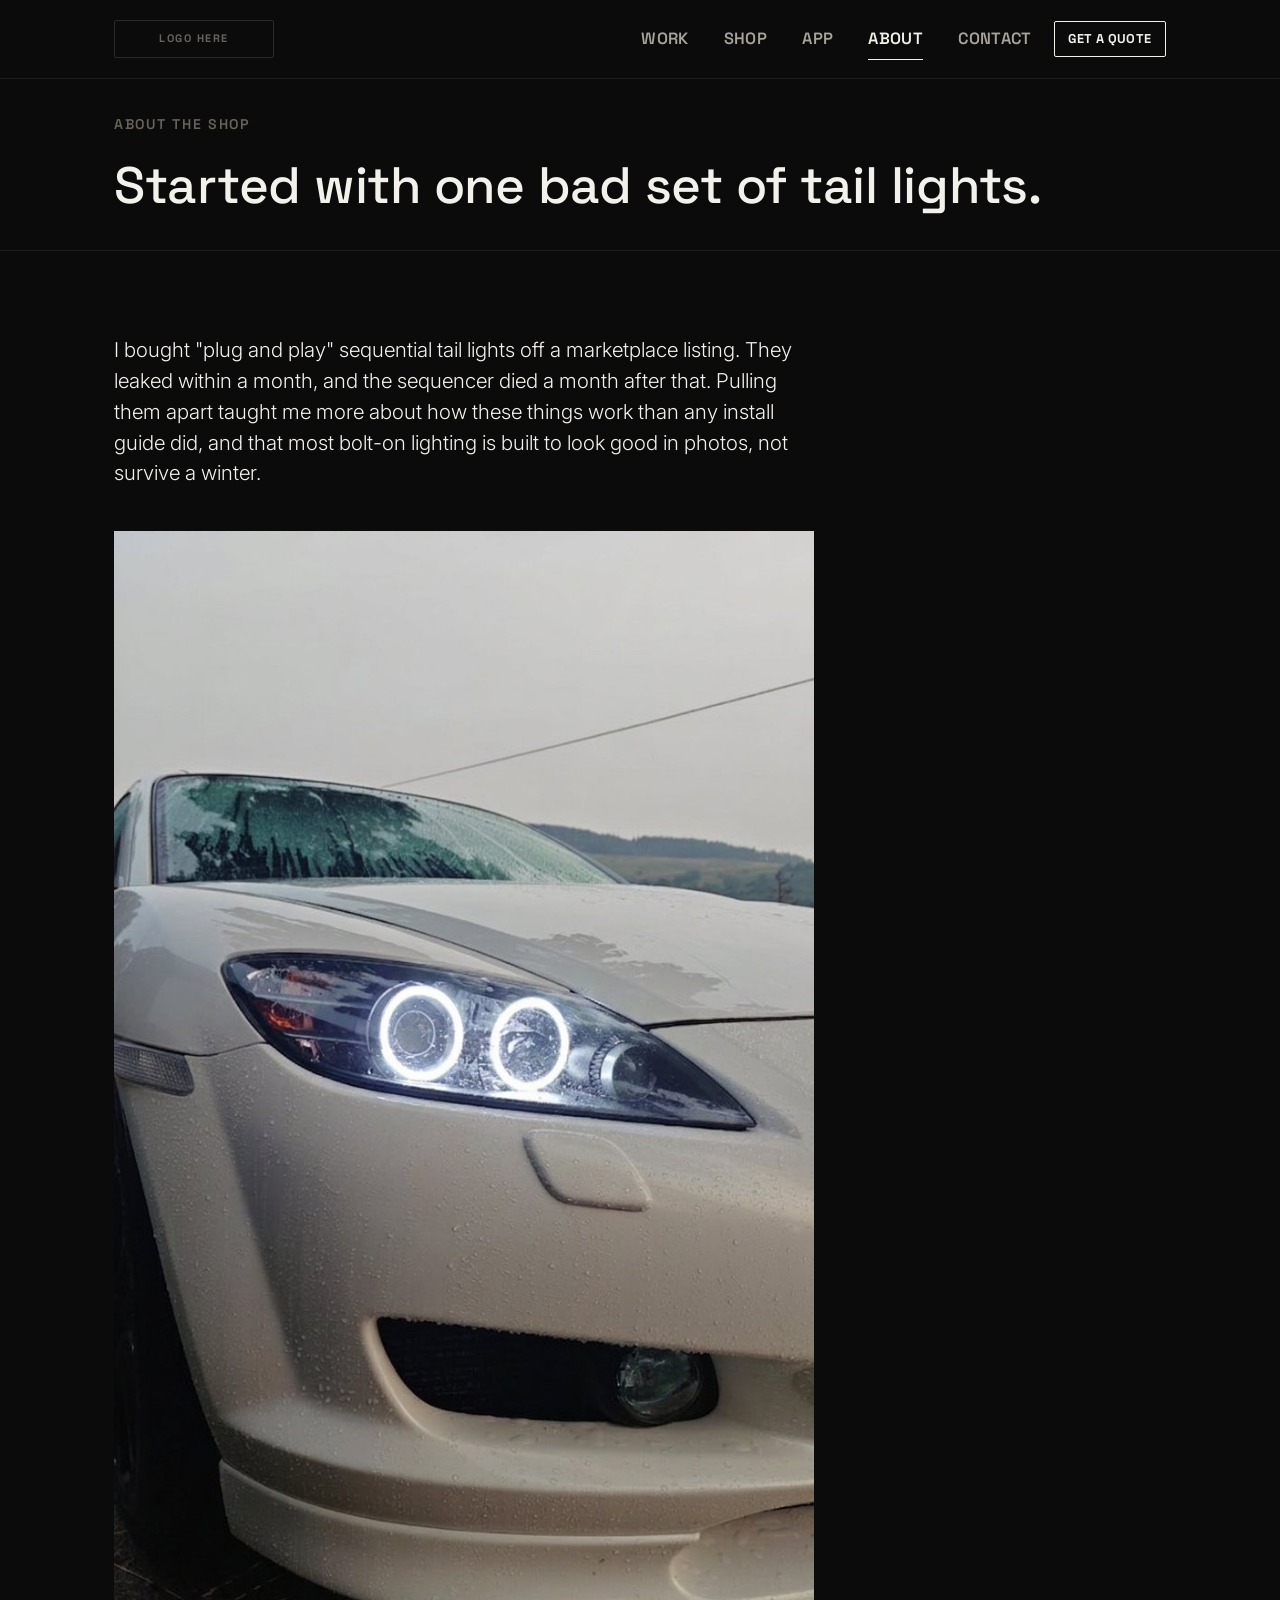
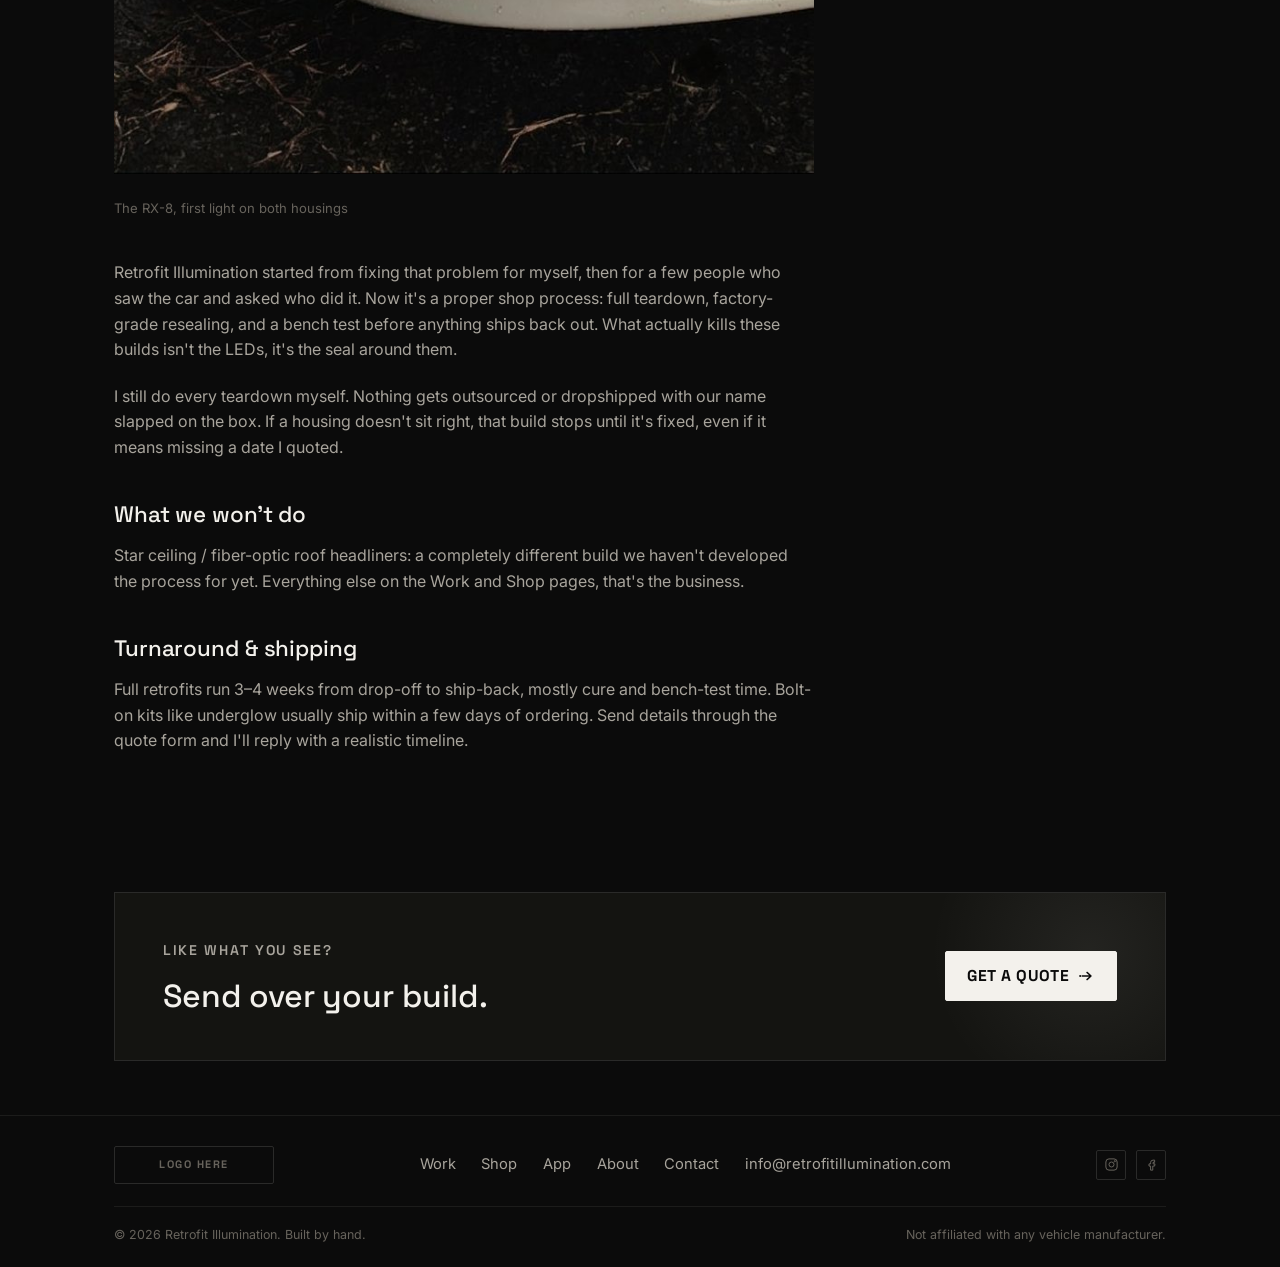
==== commit 4f21c842: "Rework shop layout, fix footer logo link, and warm up alt section backgrounds - Replace stacked shop" ====
--- a/about.html
+++ b/about.html
@@ -21,6 +21,7 @@
         <a href="shop.html">Shop</a>
         <a href="app.html">App</a>
         <a href="about.html" class="is-active">About</a>
+        <a href="contact.html">Contact</a>
       </div>
       <a href="contact.html" class="btn small">Get a Quote</a>
         <button type="button" class="menu-toggle" aria-label="Menu" aria-expanded="false">
@@ -35,6 +36,7 @@
         <li><a href="shop.html">Shop</a></li>
         <li><a href="app.html">App</a></li>
         <li><a href="about.html">About</a></li>
+        <li><a href="contact.html">Contact</a></li>
       </ul>
     </div>
   </div>
@@ -63,6 +65,9 @@
 
       <p>I still do every teardown myself. Nothing gets outsourced or dropshipped with our name slapped on the box. If a housing doesn't sit right, that build stops until it's fixed, even if it means missing a date I quoted.</p>
 
+      <h2>What we won't do</h2>
+      <p>Star ceiling / fiber-optic roof headliners: a completely different build we haven't developed the process for yet. Everything else on the Work and Shop pages, that's the business.</p>
+
       <h2>Turnaround &amp; shipping</h2>
       <p>Full retrofits run 3–4 weeks from drop-off to ship-back, mostly cure and bench-test time. Bolt-on kits like underglow usually ship within a few days of ordering. Send details through the quote form and I'll reply with a realistic timeline.</p>
     </div>
@@ -85,10 +90,18 @@
   <div class="wrap">
     <div class="foot-top">
       <div class="foot-brand">
-        <div class="brand">
+        <a href="index.html" class="brand">
           <span class="logo-slot">Logo Here</span>
-        </div>
+        </a>
       </div>
+      <nav class="foot-nav">
+        <a href="work.html">Work</a>
+        <a href="shop.html">Shop</a>
+        <a href="app.html">App</a>
+        <a href="about.html">About</a>
+        <a href="contact.html">Contact</a>
+        <a href="mailto:info@retrofitillumination.com">info@retrofitillumination.com</a>
+      </nav>
       <div class="foot-social">
         <a href="#" aria-label="Instagram" title="Instagram (coming soon)">
           <svg viewBox="0 0 24 24" fill="none" stroke="currentColor" stroke-width="1.6"><rect x="3" y="3" width="18" height="18" rx="5"/><circle cx="12" cy="12" r="4"/><circle cx="17.3" cy="6.7" r="1"/></svg>
@@ -99,15 +112,8 @@
       </div>
     </div>
     <div class="foot-bottom">
-      <div class="foot-copy">
-        <span>© 2026 Retrofit Illumination. Built by hand.</span>
-        <span>Not affiliated with any vehicle manufacturer.</span>
-      </div>
-      <span><a href="mailto:info@retrofitillumination.com">info@retrofitillumination.com</a></span>
-      <nav class="foot-legal">
-        <a href="#" title="Privacy Policy (coming soon)">Privacy Policy</a>
-        <a href="#" title="Terms &amp; Conditions (coming soon)">Terms &amp; Conditions</a>
-      </nav>
+      <span>© 2026 Retrofit Illumination. Built by hand.</span>
+      <span>Not affiliated with any vehicle manufacturer.</span>
     </div>
   </div>
 </footer>
--- a/css/style.css
+++ b/css/style.css
@@ -6,9 +6,9 @@
 @import url('https://fonts.googleapis.com/css2?family=Space+Grotesk:wght@500;600;700&family=Inter:wght@300;400;500;600;700;800&display=swap');
 
 :root{
-  --bg:        #0b0b0c;
-  --bg-alt:    #141517;
-  --panel:     #131314;
+  --bg:        #0b0b0b;
+  --bg-alt:    #151512;
+  --panel:     #141411;
   --line:      #2a2a29;
   --line-soft: #1c1c1b;
   --ink:       #f3f1ec;
@@ -33,7 +33,6 @@
   line-height: 1.6;
   -webkit-font-smoothing: antialiased;
   -webkit-tap-highlight-color: transparent !important;
-  zoom: 0.88;
 }
 
 img{ max-width:100%; display:block; }
@@ -192,25 +191,20 @@
 
 /* ============ HERO ============ */
 .hero{ padding: 34px 0 0; border-bottom: 1px solid var(--line-soft); }
-.hero-copy{ padding-bottom: 3rem; }
+.hero-copy{ padding-bottom: 3rem; max-width: 760px; }
 .hero-copy .kicker{ margin-bottom: 1.2rem; }
 .hero h1{
   font-weight: 500;
   font-size: clamp(2.4rem, 5vw, 4.2rem);
   line-height: 1.06;
   margin-bottom: .7em;
-  max-width: 760px;
 }
 .hero h1 em{ font-style: normal; font-weight: 700; }
-.hero-copy .lede{ max-width: 760px; }
 .hero-actions{ display:flex; gap: 1rem; margin-top: 2rem; flex-wrap:wrap; }
 
 .hero-photo{ position:relative; border: 1px solid var(--line); overflow:hidden; }
 .hero-photo img{ width:100%; height:100%; aspect-ratio: 16/9; object-fit:cover; object-position: center 30%; }
 .hero-photo .placeholder-img{ aspect-ratio: 16/9; }
-@media (min-width: 901px){
-  .hero-photo{ max-width: 85%; }
-}
 @media (max-width: 640px){
   .hero-photo img, .hero-photo .placeholder-img{ aspect-ratio: 4/3; }
 }
@@ -253,9 +247,6 @@
 
 .alt{ background: var(--bg-alt); border-top:1px solid var(--line); border-bottom:1px solid var(--line); }
 
-.shop-section{ padding: 56px 0; }
-.shop-section .sec-head{ margin-bottom: 2rem; }
-
 /* ---------- index list (services / process / shop teaser) ---------- */
 .index-list{ border-top: 1px solid var(--line-soft); }
 .index-row{
@@ -318,7 +309,6 @@
   padding: 3.4rem 0; border-bottom: 1px solid var(--line-soft);
   align-items:center;
 }
-.feature-row:first-child{ padding-top: 0; }
 .feature-row:nth-child(even) .feature-media{ order:2; }
 .feature-media img, .feature-media .placeholder-img{ width:100%; aspect-ratio: 4/3; object-fit:cover; }
 .feature-media .gallery3{ display:grid; grid-template-columns: 1fr 1fr; gap: 2px; }
@@ -344,17 +334,29 @@
 }
 .shop-search input::placeholder{ color:var(--ink-faint); }
 
-/* ---------- shop product row ---------- */
-.prod-grid{ display:grid; grid-template-columns: repeat(3, 1fr); gap: 1.8rem; }
-.prod-card{ display:flex; flex-direction:column; border: 1px solid var(--line-soft); }
-.prod-card[hidden]{ display:none; }
-.prod-card .placeholder-img{ aspect-ratio: 4/3; margin:0; border:0; border-radius:0; border-bottom: 1px solid var(--line-soft); }
-.prod-card-body{ padding: 1.3rem 1.3rem 0; flex:1; }
-.prod-card-body h3{ font-weight:600; font-size: 1.08rem; margin-bottom:.4rem; }
-.prod-card-body p{ color: var(--ink-dim); font-size:.9rem; }
-.prod-cta{ display:flex; justify-content:space-between; align-items:center; gap:1rem; margin-top:1rem; padding: 1.1rem 1.3rem 1.3rem; }
-.prod-cta .price{ font-family: var(--font-head); font-weight:700; font-size:1.15rem; white-space:nowrap; }
-.prod-cta .price small{ display:block; color:var(--ink-faint); font-weight:500; font-size:.7rem; }
+/* ---------- shop product grid ---------- */
+.shop-cat{ margin: 3rem 0 1.3rem; }
+.shop-cat:first-child{ margin-top: 0; }
+.shop-cat h3{ font-weight:500; font-size: 1.3rem; margin-top:.3em; }
+
+.shop-grid{
+  display:grid; grid-template-columns: repeat(auto-fill, minmax(260px, 1fr));
+  gap: 1.25rem;
+}
+.prod-card{
+  display:flex; flex-direction:column;
+  border: 1px solid var(--line);
+  background: var(--panel);
+  transition: border-color .15s ease;
+}
+.prod-card:hover{ border-color: var(--ink-dim); }
+.prod-card .placeholder-img{ border:none; border-bottom:1px solid var(--line); background:transparent; aspect-ratio: 4/3; }
+.prod-card-body{ display:flex; flex-direction:column; flex:1; padding: 1.2rem 1.3rem 1.4rem; }
+.prod-card h3{ font-weight:600; font-size: 1.05rem; margin: .3rem 0 .5rem; }
+.prod-card p{ color: var(--ink-dim); font-size:.88rem; flex:1; }
+.prod-card-foot{ display:flex; align-items:center; justify-content:space-between; gap:1rem; margin-top: 1.1rem; }
+.prod-card .price{ font-family: var(--font-head); font-weight:700; font-size:1.1rem; white-space:nowrap; }
+.prod-card .price small{ display:block; color:var(--ink-faint); font-weight:500; font-size:.72rem; }
 
 /* ---------- faq ---------- */
 .faq-item{ border-bottom: 1px solid var(--line-soft); padding: 1.5rem 0; }
@@ -413,6 +415,9 @@
   gap: 1.6rem; flex-wrap:wrap; padding-bottom: 1.4rem;
 }
 .foot-brand .brand{ }
+.foot-nav{ display:flex; align-items:center; gap: 1.6rem; flex-wrap:wrap; }
+.foot-nav a{ color: var(--ink-dim); font-size:.92rem; }
+.foot-nav a:hover{ color: var(--ink); }
 .foot-social{ display:flex; gap: .6rem; }
 .foot-social a{
   width: 30px; height: 30px; border: 1px solid var(--line); border-radius: 2px;
@@ -422,27 +427,23 @@
 .foot-social a:hover{ color: var(--ink); border-color: var(--ink-dim); }
 .foot-social svg{ width:15px; height:15px; }
 .foot-bottom{
-  display:flex; justify-content:space-between; align-items:flex-start;
+  display:flex; justify-content:space-between; align-items:center;
   padding-top: 1.1rem; border-top: 1px solid var(--line-soft);
-  font-size: .78rem; color: var(--ink-faint); flex-wrap:wrap; gap:.6rem 1.6rem;
-}
-.foot-bottom a{ color: var(--ink-faint); }
-.foot-bottom a:hover{ color: var(--ink); }
-.foot-copy{ display:flex; flex-direction:column; gap:.3rem; }
-.foot-legal{ display:flex; gap: 1.2rem; flex-wrap:wrap; }
+  font-size: .78rem; color: var(--ink-faint); flex-wrap:wrap; gap:.6rem;
+}
 
 /* ---------- page header ---------- */
 .page-head{ padding: 32px 0 36px; border-bottom: 1px solid var(--line-soft); }
 .page-head h1{ font-weight:500; font-size: clamp(2rem, 4vw, 3.2rem); margin-top:.4em; }
 
 /* ---------- article (about page) ---------- */
-.article{ max-width: 820px; }
+.article{ max-width: 700px; }
 .article .lede{ font-weight:300; font-size: 1.28rem; color: var(--ink); line-height:1.5; max-width:none; }
 .article p + p{ margin-top: 1.3rem; }
 .article p{ color: var(--ink-dim); }
 .article h2{ font-weight:500; font-size: 1.4rem; margin: 2.6rem 0 1rem; color: var(--ink); }
 .article figure{ margin: 2.6rem 0; }
-.article figure img{ width:100%; max-width: 560px; aspect-ratio: 4/3; object-fit:cover; object-position: center 25%; }
+.article figure img{ width:100%; }
 
 /* ---------- responsive ---------- */
 @media (max-width: 900px){
@@ -451,7 +452,6 @@
   .photo-grid{ grid-template-columns: 1fr; }
   .feature-row, .feature-row:nth-child(even) .feature-media{ grid-template-columns: 1fr; order:0; }
   .feature-row{ grid-template-columns: 1fr; gap: 1.4rem; padding: 2.2rem 0; }
-  .prod-grid{ grid-template-columns: repeat(2, 1fr); }
 }
 @media (max-width: 640px){
   .nav-links{ display:none; }
@@ -461,7 +461,7 @@
   .process li{ border-bottom: 1px solid var(--line-soft); }
   .field-row{ grid-template-columns: 1fr; }
   .index-row{ grid-template-columns: 50px 1fr; }
-  .prod-grid{ grid-template-columns: 1fr; }
+  .foot-nav{ gap: 1.8rem 2.2rem; }
   .foot-bottom{ flex-direction:column; align-items:flex-start; }
   .hide-mobile{ display:none; }
   .feature-media img, .feature-media .placeholder-img{ aspect-ratio: 3/2; }
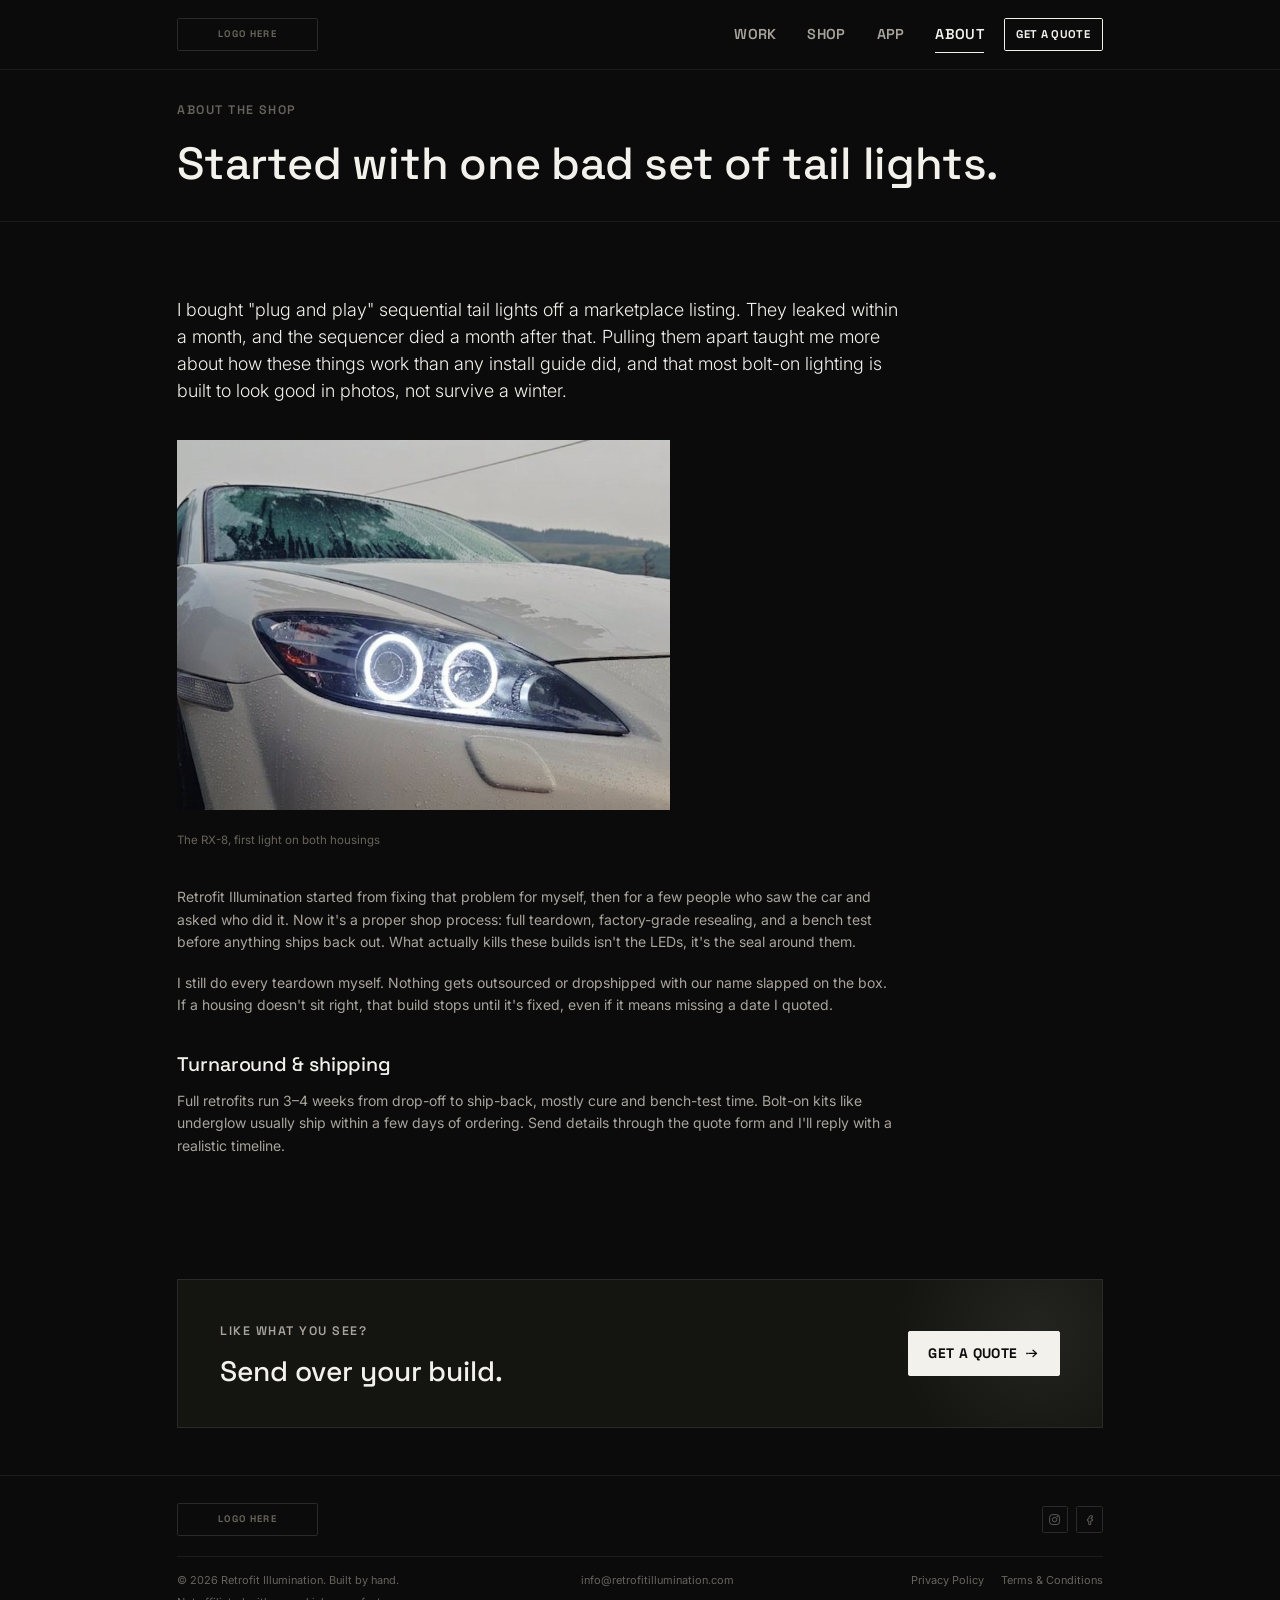
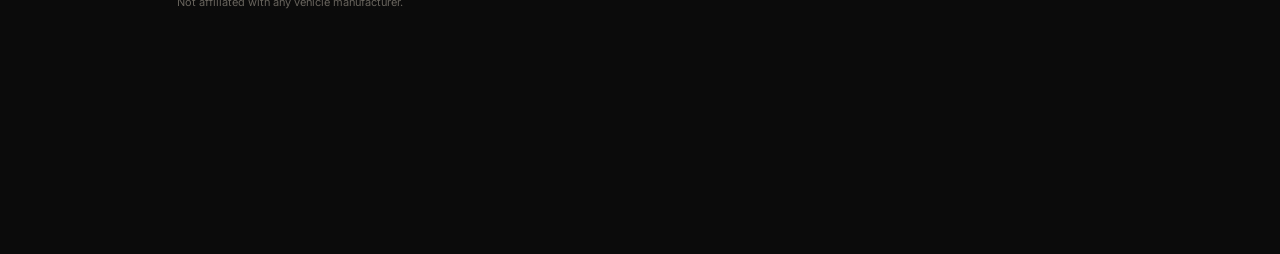
==== commit 76cc20ff: "Merge origin/master, keeping footer logo link, add-on removal, and neutral alt backgrounds Another s" ====
--- a/about.html
+++ b/about.html
@@ -21,7 +21,6 @@
         <a href="shop.html">Shop</a>
         <a href="app.html">App</a>
         <a href="about.html" class="is-active">About</a>
-        <a href="contact.html">Contact</a>
       </div>
       <a href="contact.html" class="btn small">Get a Quote</a>
         <button type="button" class="menu-toggle" aria-label="Menu" aria-expanded="false">
@@ -36,7 +35,6 @@
         <li><a href="shop.html">Shop</a></li>
         <li><a href="app.html">App</a></li>
         <li><a href="about.html">About</a></li>
-        <li><a href="contact.html">Contact</a></li>
       </ul>
     </div>
   </div>
@@ -65,9 +63,6 @@
 
       <p>I still do every teardown myself. Nothing gets outsourced or dropshipped with our name slapped on the box. If a housing doesn't sit right, that build stops until it's fixed, even if it means missing a date I quoted.</p>
 
-      <h2>What we won't do</h2>
-      <p>Star ceiling / fiber-optic roof headliners: a completely different build we haven't developed the process for yet. Everything else on the Work and Shop pages, that's the business.</p>
-
       <h2>Turnaround &amp; shipping</h2>
       <p>Full retrofits run 3–4 weeks from drop-off to ship-back, mostly cure and bench-test time. Bolt-on kits like underglow usually ship within a few days of ordering. Send details through the quote form and I'll reply with a realistic timeline.</p>
     </div>
@@ -94,14 +89,6 @@
           <span class="logo-slot">Logo Here</span>
         </a>
       </div>
-      <nav class="foot-nav">
-        <a href="work.html">Work</a>
-        <a href="shop.html">Shop</a>
-        <a href="app.html">App</a>
-        <a href="about.html">About</a>
-        <a href="contact.html">Contact</a>
-        <a href="mailto:info@retrofitillumination.com">info@retrofitillumination.com</a>
-      </nav>
       <div class="foot-social">
         <a href="#" aria-label="Instagram" title="Instagram (coming soon)">
           <svg viewBox="0 0 24 24" fill="none" stroke="currentColor" stroke-width="1.6"><rect x="3" y="3" width="18" height="18" rx="5"/><circle cx="12" cy="12" r="4"/><circle cx="17.3" cy="6.7" r="1"/></svg>
@@ -112,8 +99,15 @@
       </div>
     </div>
     <div class="foot-bottom">
-      <span>© 2026 Retrofit Illumination. Built by hand.</span>
-      <span>Not affiliated with any vehicle manufacturer.</span>
+      <div class="foot-copy">
+        <span>© 2026 Retrofit Illumination. Built by hand.</span>
+        <span>Not affiliated with any vehicle manufacturer.</span>
+      </div>
+      <span><a href="mailto:info@retrofitillumination.com">info@retrofitillumination.com</a></span>
+      <nav class="foot-legal">
+        <a href="#" title="Privacy Policy (coming soon)">Privacy Policy</a>
+        <a href="#" title="Terms &amp; Conditions (coming soon)">Terms &amp; Conditions</a>
+      </nav>
     </div>
   </div>
 </footer>
--- a/css/style.css
+++ b/css/style.css
@@ -33,6 +33,7 @@
   line-height: 1.6;
   -webkit-font-smoothing: antialiased;
   -webkit-tap-highlight-color: transparent !important;
+  zoom: 0.88;
 }
 
 img{ max-width:100%; display:block; }
@@ -191,20 +192,25 @@
 
 /* ============ HERO ============ */
 .hero{ padding: 34px 0 0; border-bottom: 1px solid var(--line-soft); }
-.hero-copy{ padding-bottom: 3rem; max-width: 760px; }
+.hero-copy{ padding-bottom: 3rem; }
 .hero-copy .kicker{ margin-bottom: 1.2rem; }
 .hero h1{
   font-weight: 500;
   font-size: clamp(2.4rem, 5vw, 4.2rem);
   line-height: 1.06;
   margin-bottom: .7em;
+  max-width: 760px;
 }
 .hero h1 em{ font-style: normal; font-weight: 700; }
+.hero-copy .lede{ max-width: 760px; }
 .hero-actions{ display:flex; gap: 1rem; margin-top: 2rem; flex-wrap:wrap; }
 
 .hero-photo{ position:relative; border: 1px solid var(--line); overflow:hidden; }
 .hero-photo img{ width:100%; height:100%; aspect-ratio: 16/9; object-fit:cover; object-position: center 30%; }
 .hero-photo .placeholder-img{ aspect-ratio: 16/9; }
+@media (min-width: 901px){
+  .hero-photo{ max-width: 85%; }
+}
 @media (max-width: 640px){
   .hero-photo img, .hero-photo .placeholder-img{ aspect-ratio: 4/3; }
 }
@@ -247,6 +253,9 @@
 
 .alt{ background: var(--bg-alt); border-top:1px solid var(--line); border-bottom:1px solid var(--line); }
 
+.shop-section{ padding: 56px 0; }
+.shop-section .sec-head{ margin-bottom: 2rem; }
+
 /* ---------- index list (services / process / shop teaser) ---------- */
 .index-list{ border-top: 1px solid var(--line-soft); }
 .index-row{
@@ -309,6 +318,7 @@
   padding: 3.4rem 0; border-bottom: 1px solid var(--line-soft);
   align-items:center;
 }
+.feature-row:first-child{ padding-top: 0; }
 .feature-row:nth-child(even) .feature-media{ order:2; }
 .feature-media img, .feature-media .placeholder-img{ width:100%; aspect-ratio: 4/3; object-fit:cover; }
 .feature-media .gallery3{ display:grid; grid-template-columns: 1fr 1fr; gap: 2px; }
@@ -334,29 +344,17 @@
 }
 .shop-search input::placeholder{ color:var(--ink-faint); }
 
-/* ---------- shop product grid ---------- */
-.shop-cat{ margin: 3rem 0 1.3rem; }
-.shop-cat:first-child{ margin-top: 0; }
-.shop-cat h3{ font-weight:500; font-size: 1.3rem; margin-top:.3em; }
-
-.shop-grid{
-  display:grid; grid-template-columns: repeat(auto-fill, minmax(260px, 1fr));
-  gap: 1.25rem;
-}
-.prod-card{
-  display:flex; flex-direction:column;
-  border: 1px solid var(--line);
-  background: var(--panel);
-  transition: border-color .15s ease;
-}
-.prod-card:hover{ border-color: var(--ink-dim); }
-.prod-card .placeholder-img{ border:none; border-bottom:1px solid var(--line); background:transparent; aspect-ratio: 4/3; }
-.prod-card-body{ display:flex; flex-direction:column; flex:1; padding: 1.2rem 1.3rem 1.4rem; }
-.prod-card h3{ font-weight:600; font-size: 1.05rem; margin: .3rem 0 .5rem; }
-.prod-card p{ color: var(--ink-dim); font-size:.88rem; flex:1; }
-.prod-card-foot{ display:flex; align-items:center; justify-content:space-between; gap:1rem; margin-top: 1.1rem; }
-.prod-card .price{ font-family: var(--font-head); font-weight:700; font-size:1.1rem; white-space:nowrap; }
-.prod-card .price small{ display:block; color:var(--ink-faint); font-weight:500; font-size:.72rem; }
+/* ---------- shop product row ---------- */
+.prod-grid{ display:grid; grid-template-columns: repeat(3, 1fr); gap: 1.8rem; }
+.prod-card{ display:flex; flex-direction:column; border: 1px solid var(--line-soft); }
+.prod-card[hidden]{ display:none; }
+.prod-card .placeholder-img{ aspect-ratio: 4/3; margin:0; border:0; border-radius:0; border-bottom: 1px solid var(--line-soft); }
+.prod-card-body{ padding: 1.3rem 1.3rem 0; flex:1; }
+.prod-card-body h3{ font-weight:600; font-size: 1.08rem; margin-bottom:.4rem; }
+.prod-card-body p{ color: var(--ink-dim); font-size:.9rem; }
+.prod-cta{ display:flex; justify-content:space-between; align-items:center; gap:1rem; margin-top:1rem; padding: 1.1rem 1.3rem 1.3rem; }
+.prod-cta .price{ font-family: var(--font-head); font-weight:700; font-size:1.15rem; white-space:nowrap; }
+.prod-cta .price small{ display:block; color:var(--ink-faint); font-weight:500; font-size:.7rem; }
 
 /* ---------- faq ---------- */
 .faq-item{ border-bottom: 1px solid var(--line-soft); padding: 1.5rem 0; }
@@ -415,9 +413,6 @@
   gap: 1.6rem; flex-wrap:wrap; padding-bottom: 1.4rem;
 }
 .foot-brand .brand{ }
-.foot-nav{ display:flex; align-items:center; gap: 1.6rem; flex-wrap:wrap; }
-.foot-nav a{ color: var(--ink-dim); font-size:.92rem; }
-.foot-nav a:hover{ color: var(--ink); }
 .foot-social{ display:flex; gap: .6rem; }
 .foot-social a{
   width: 30px; height: 30px; border: 1px solid var(--line); border-radius: 2px;
@@ -427,23 +422,27 @@
 .foot-social a:hover{ color: var(--ink); border-color: var(--ink-dim); }
 .foot-social svg{ width:15px; height:15px; }
 .foot-bottom{
-  display:flex; justify-content:space-between; align-items:center;
+  display:flex; justify-content:space-between; align-items:flex-start;
   padding-top: 1.1rem; border-top: 1px solid var(--line-soft);
-  font-size: .78rem; color: var(--ink-faint); flex-wrap:wrap; gap:.6rem;
-}
+  font-size: .78rem; color: var(--ink-faint); flex-wrap:wrap; gap:.6rem 1.6rem;
+}
+.foot-bottom a{ color: var(--ink-faint); }
+.foot-bottom a:hover{ color: var(--ink); }
+.foot-copy{ display:flex; flex-direction:column; gap:.3rem; }
+.foot-legal{ display:flex; gap: 1.2rem; flex-wrap:wrap; }
 
 /* ---------- page header ---------- */
 .page-head{ padding: 32px 0 36px; border-bottom: 1px solid var(--line-soft); }
 .page-head h1{ font-weight:500; font-size: clamp(2rem, 4vw, 3.2rem); margin-top:.4em; }
 
 /* ---------- article (about page) ---------- */
-.article{ max-width: 700px; }
+.article{ max-width: 820px; }
 .article .lede{ font-weight:300; font-size: 1.28rem; color: var(--ink); line-height:1.5; max-width:none; }
 .article p + p{ margin-top: 1.3rem; }
 .article p{ color: var(--ink-dim); }
 .article h2{ font-weight:500; font-size: 1.4rem; margin: 2.6rem 0 1rem; color: var(--ink); }
 .article figure{ margin: 2.6rem 0; }
-.article figure img{ width:100%; }
+.article figure img{ width:100%; max-width: 560px; aspect-ratio: 4/3; object-fit:cover; object-position: center 25%; }
 
 /* ---------- responsive ---------- */
 @media (max-width: 900px){
@@ -452,6 +451,7 @@
   .photo-grid{ grid-template-columns: 1fr; }
   .feature-row, .feature-row:nth-child(even) .feature-media{ grid-template-columns: 1fr; order:0; }
   .feature-row{ grid-template-columns: 1fr; gap: 1.4rem; padding: 2.2rem 0; }
+  .prod-grid{ grid-template-columns: repeat(2, 1fr); }
 }
 @media (max-width: 640px){
   .nav-links{ display:none; }
@@ -461,7 +461,7 @@
   .process li{ border-bottom: 1px solid var(--line-soft); }
   .field-row{ grid-template-columns: 1fr; }
   .index-row{ grid-template-columns: 50px 1fr; }
-  .foot-nav{ gap: 1.8rem 2.2rem; }
+  .prod-grid{ grid-template-columns: 1fr; }
   .foot-bottom{ flex-direction:column; align-items:flex-start; }
   .hide-mobile{ display:none; }
   .feature-media img, .feature-media .placeholder-img{ aspect-ratio: 3/2; }
